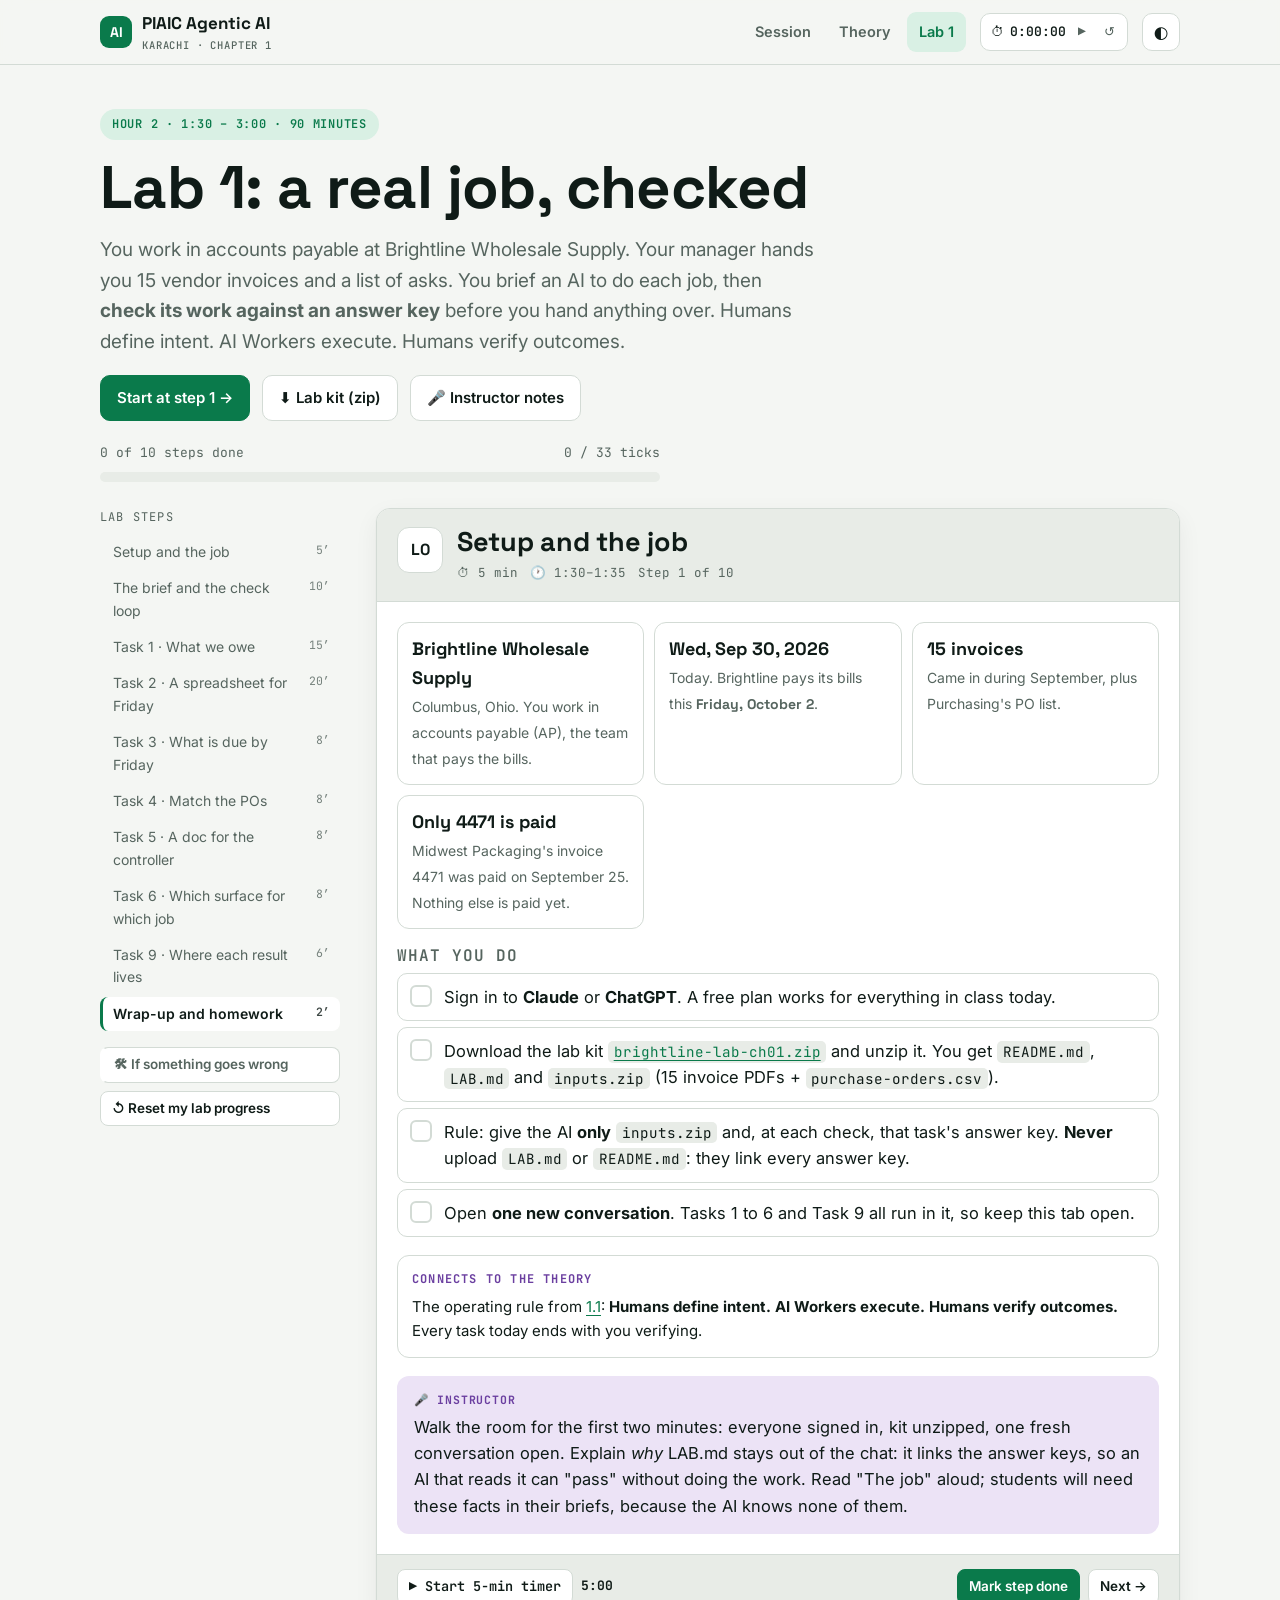
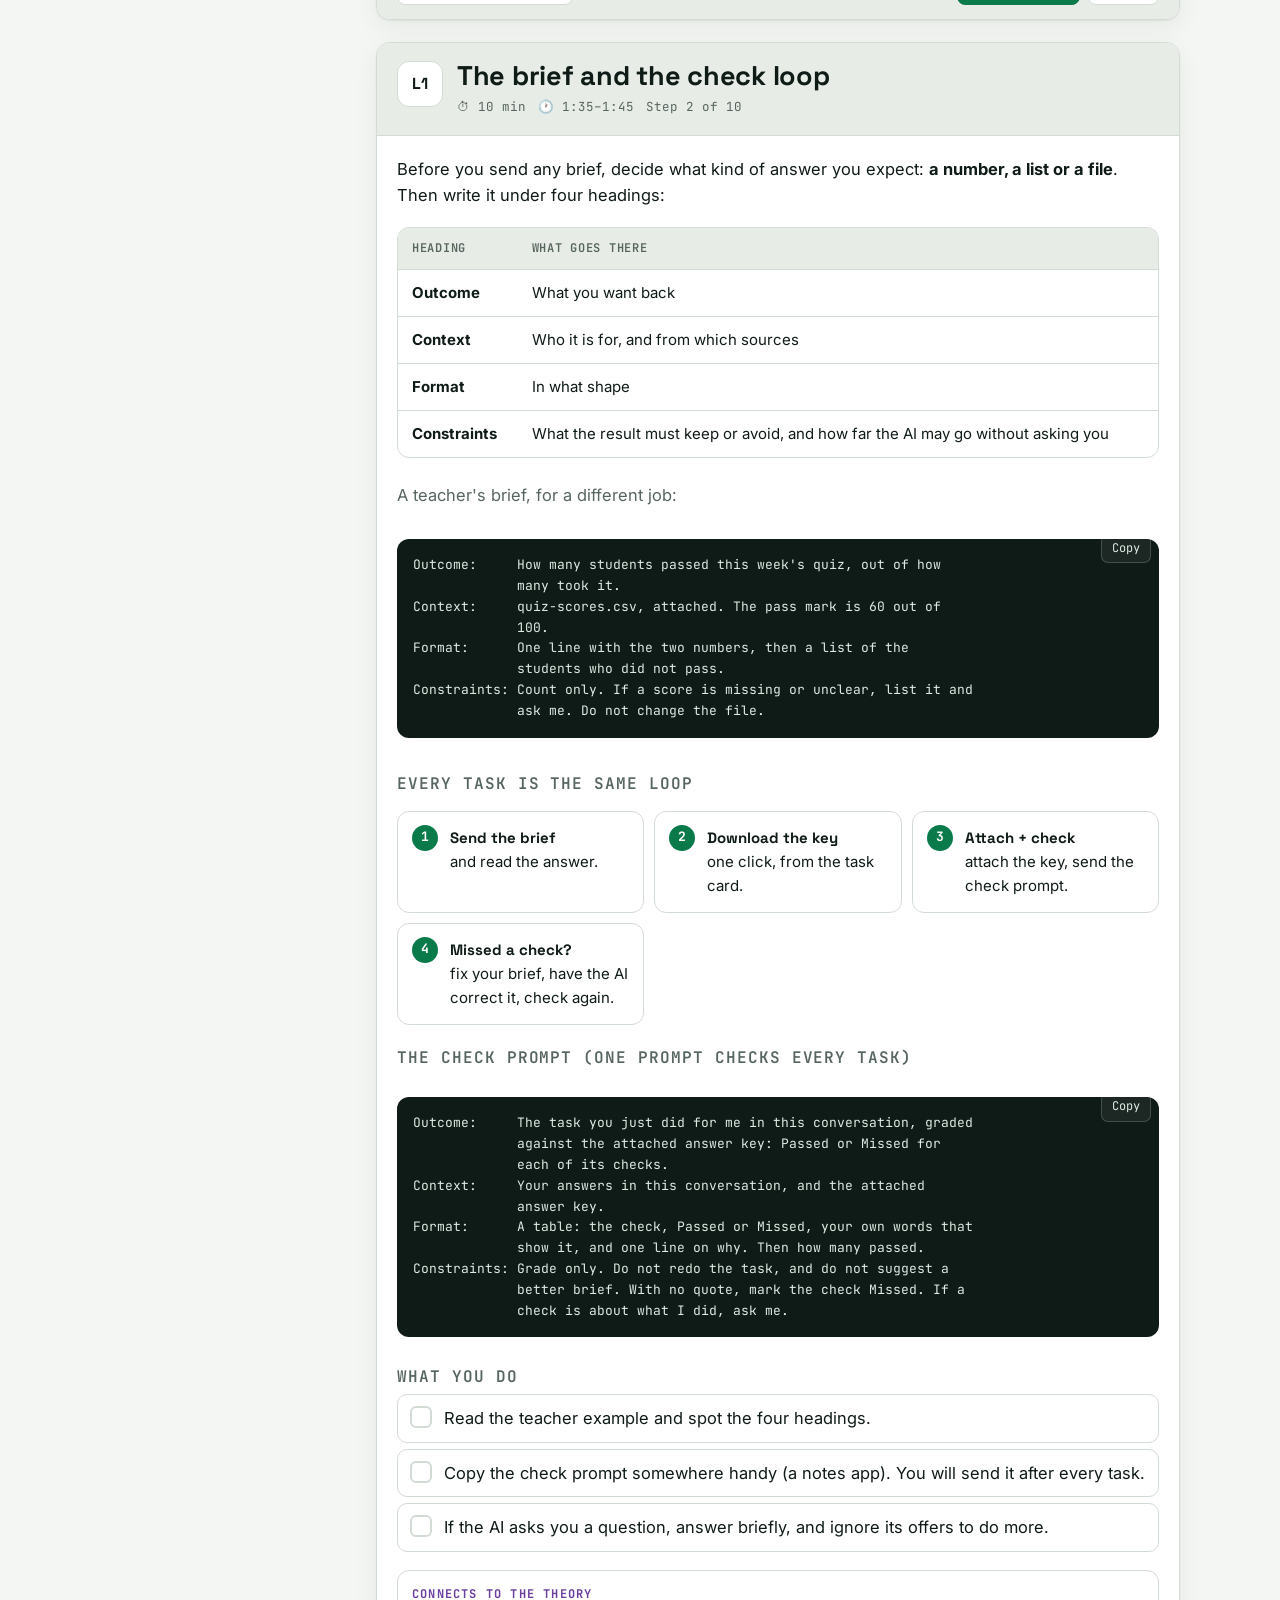
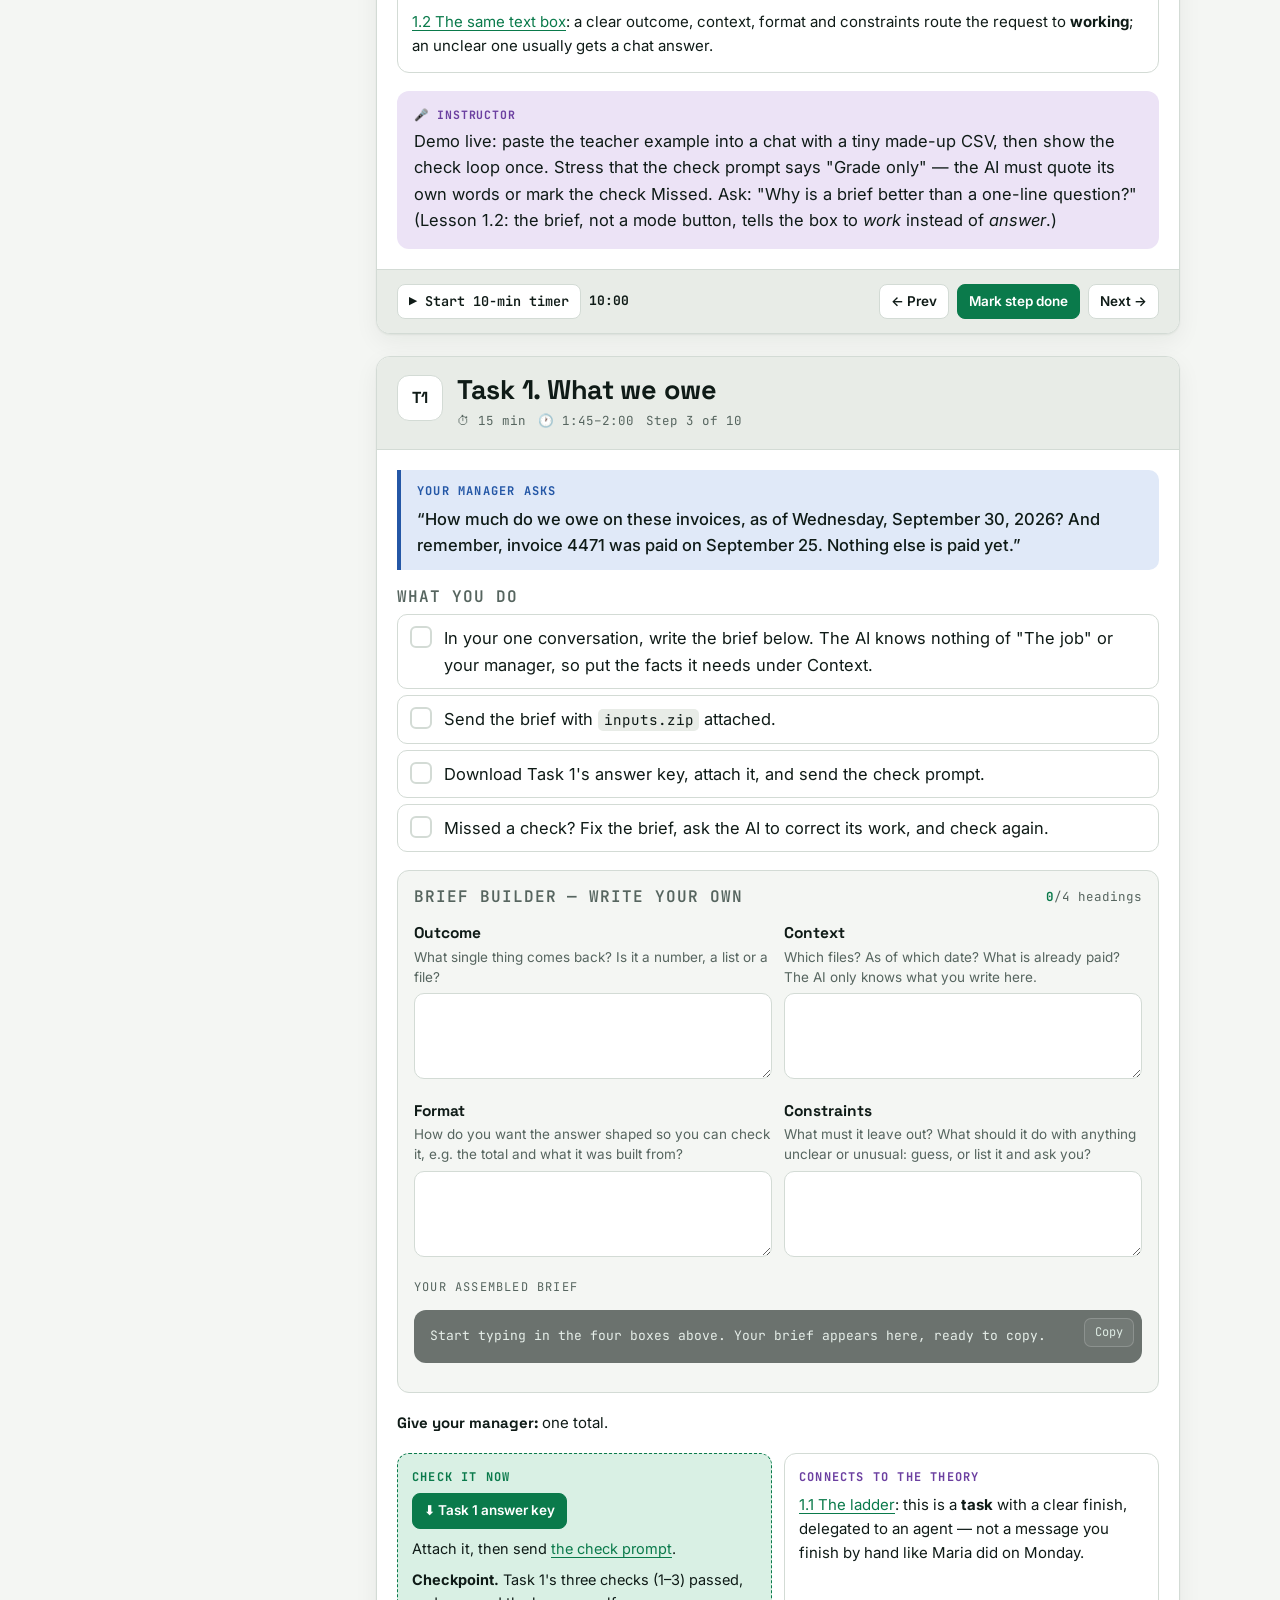
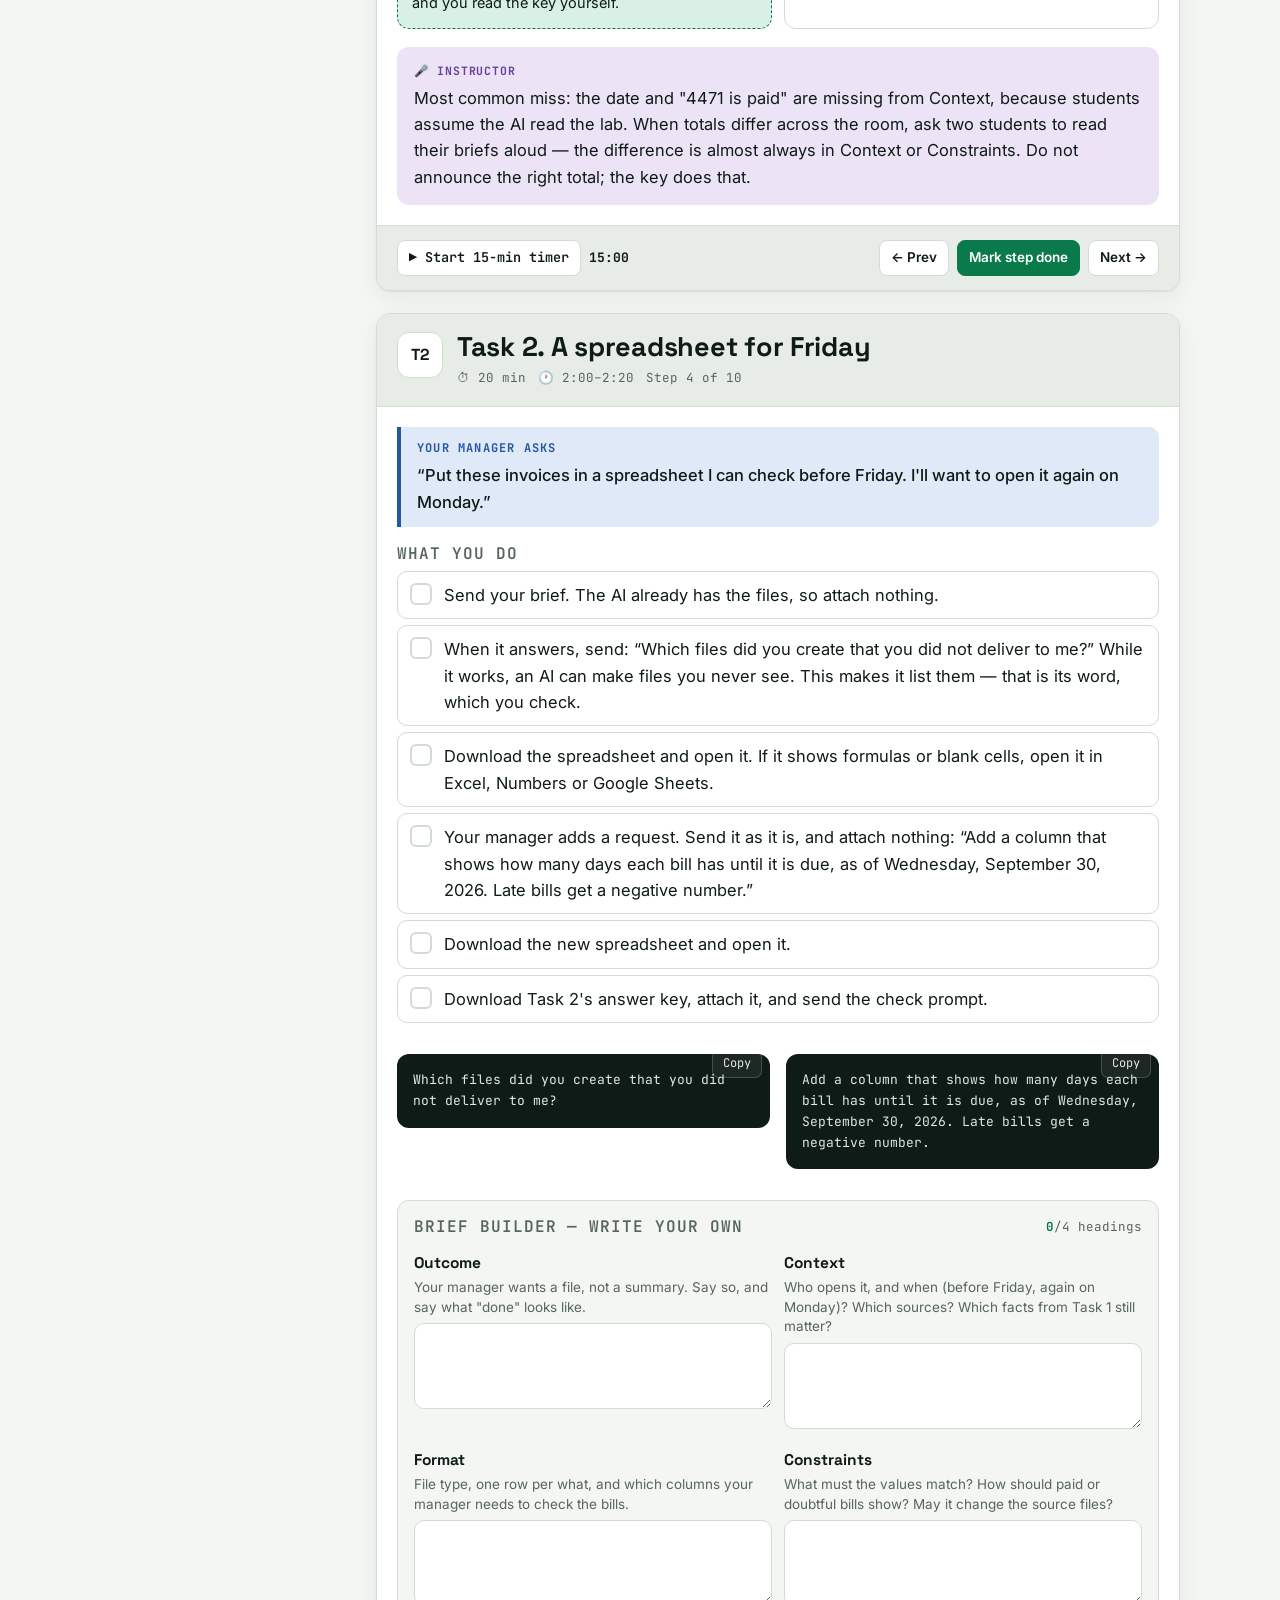
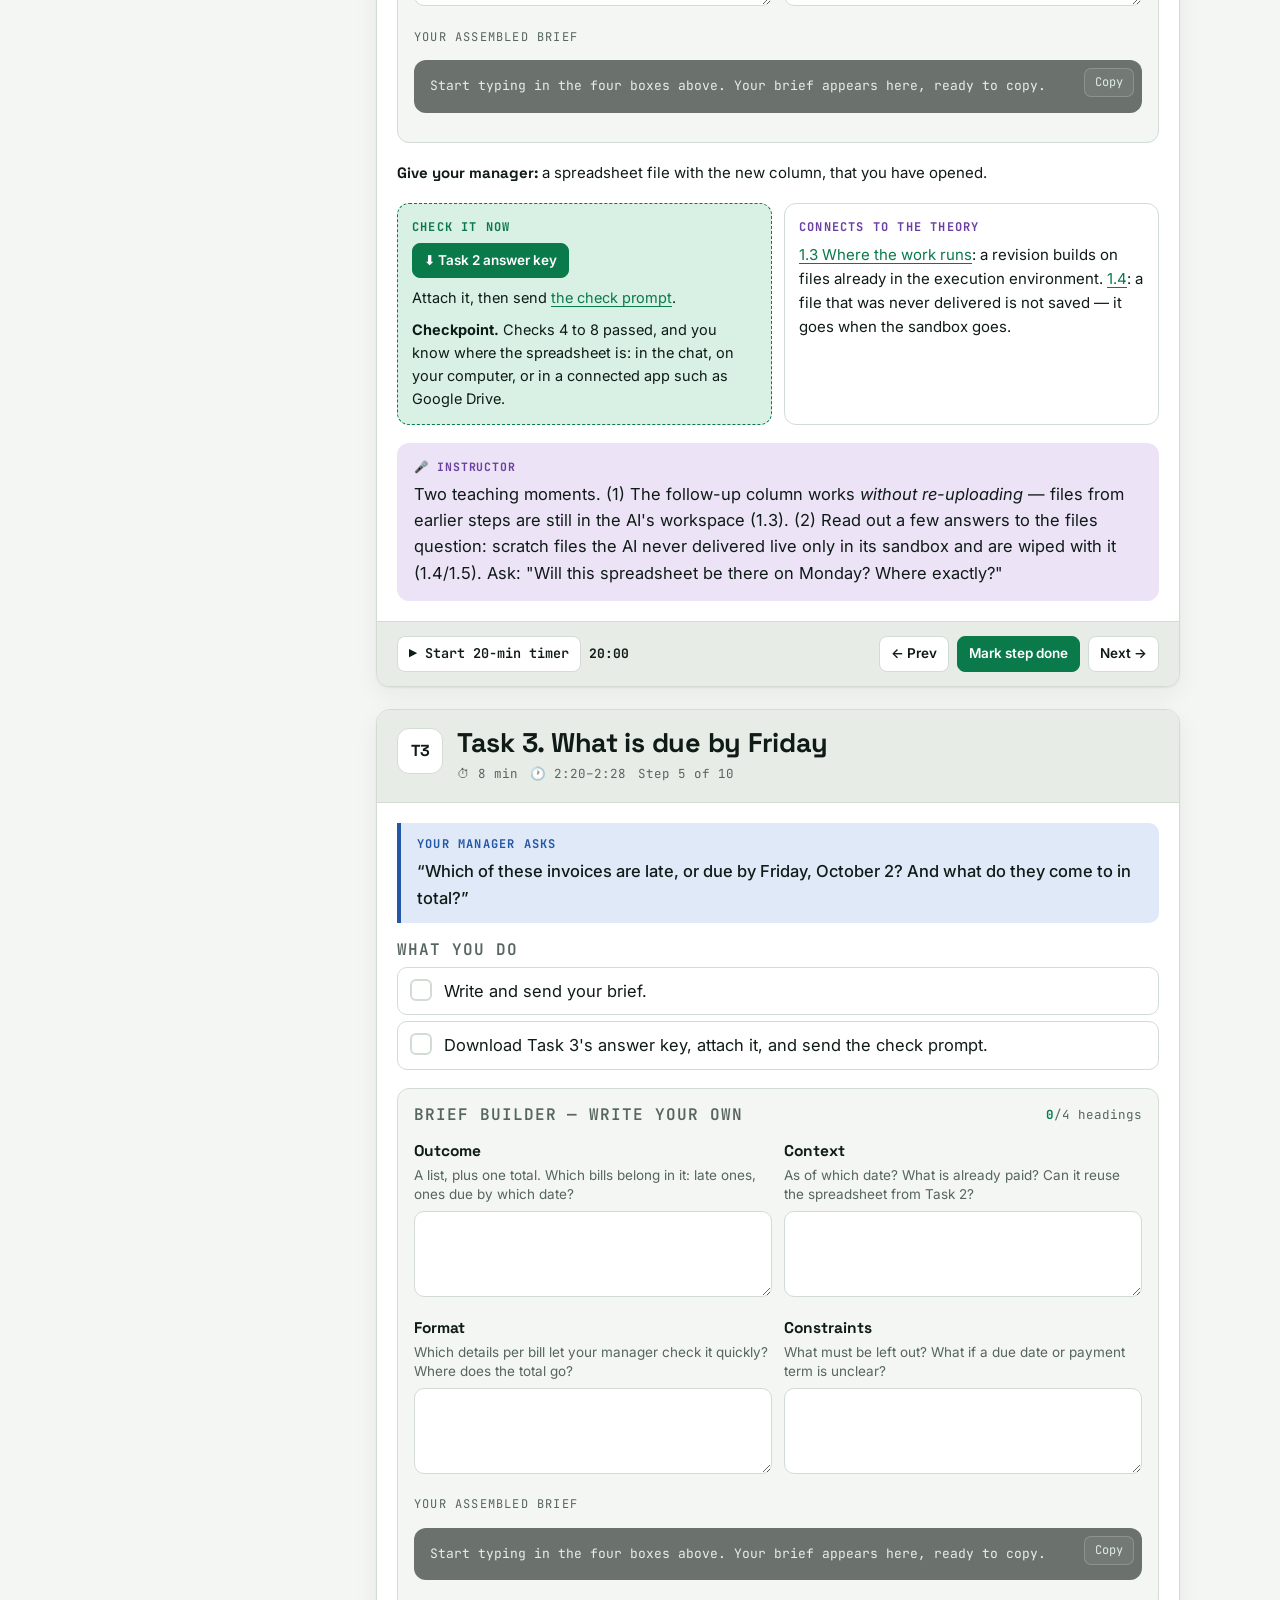
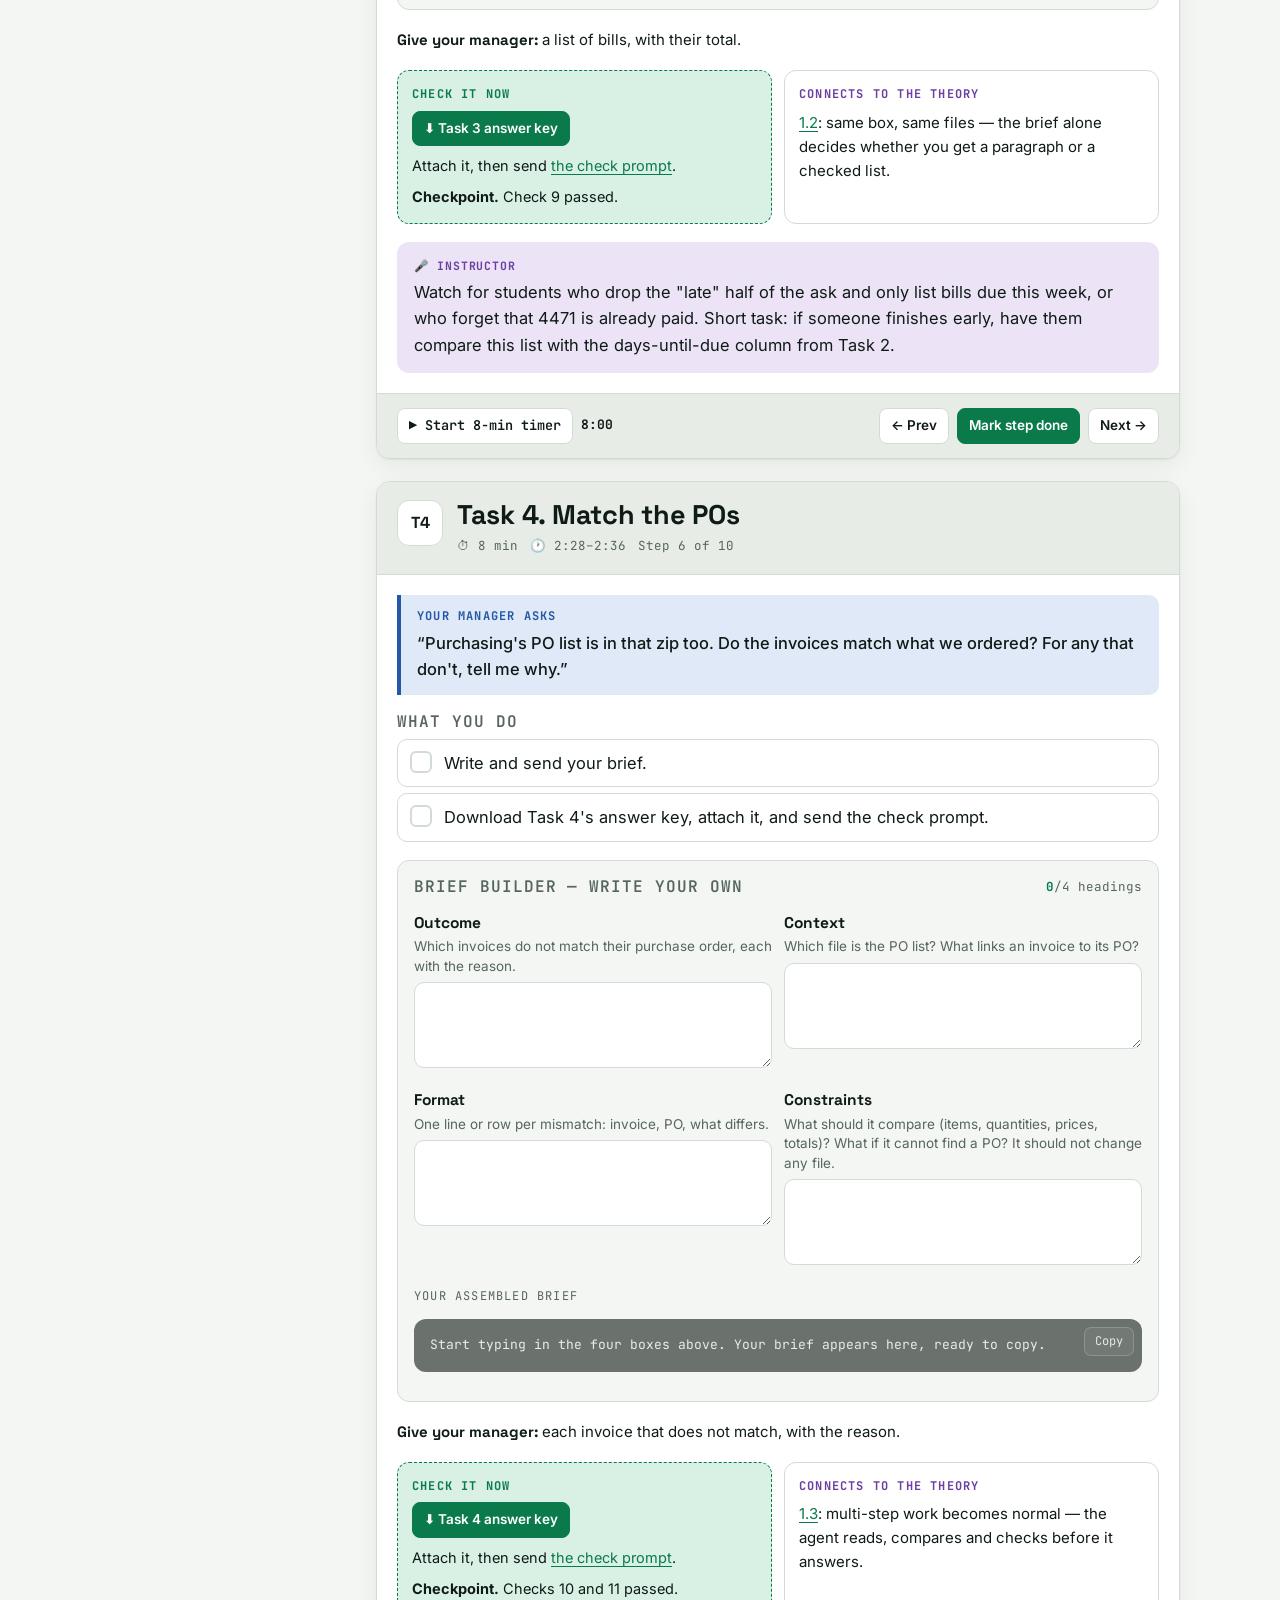
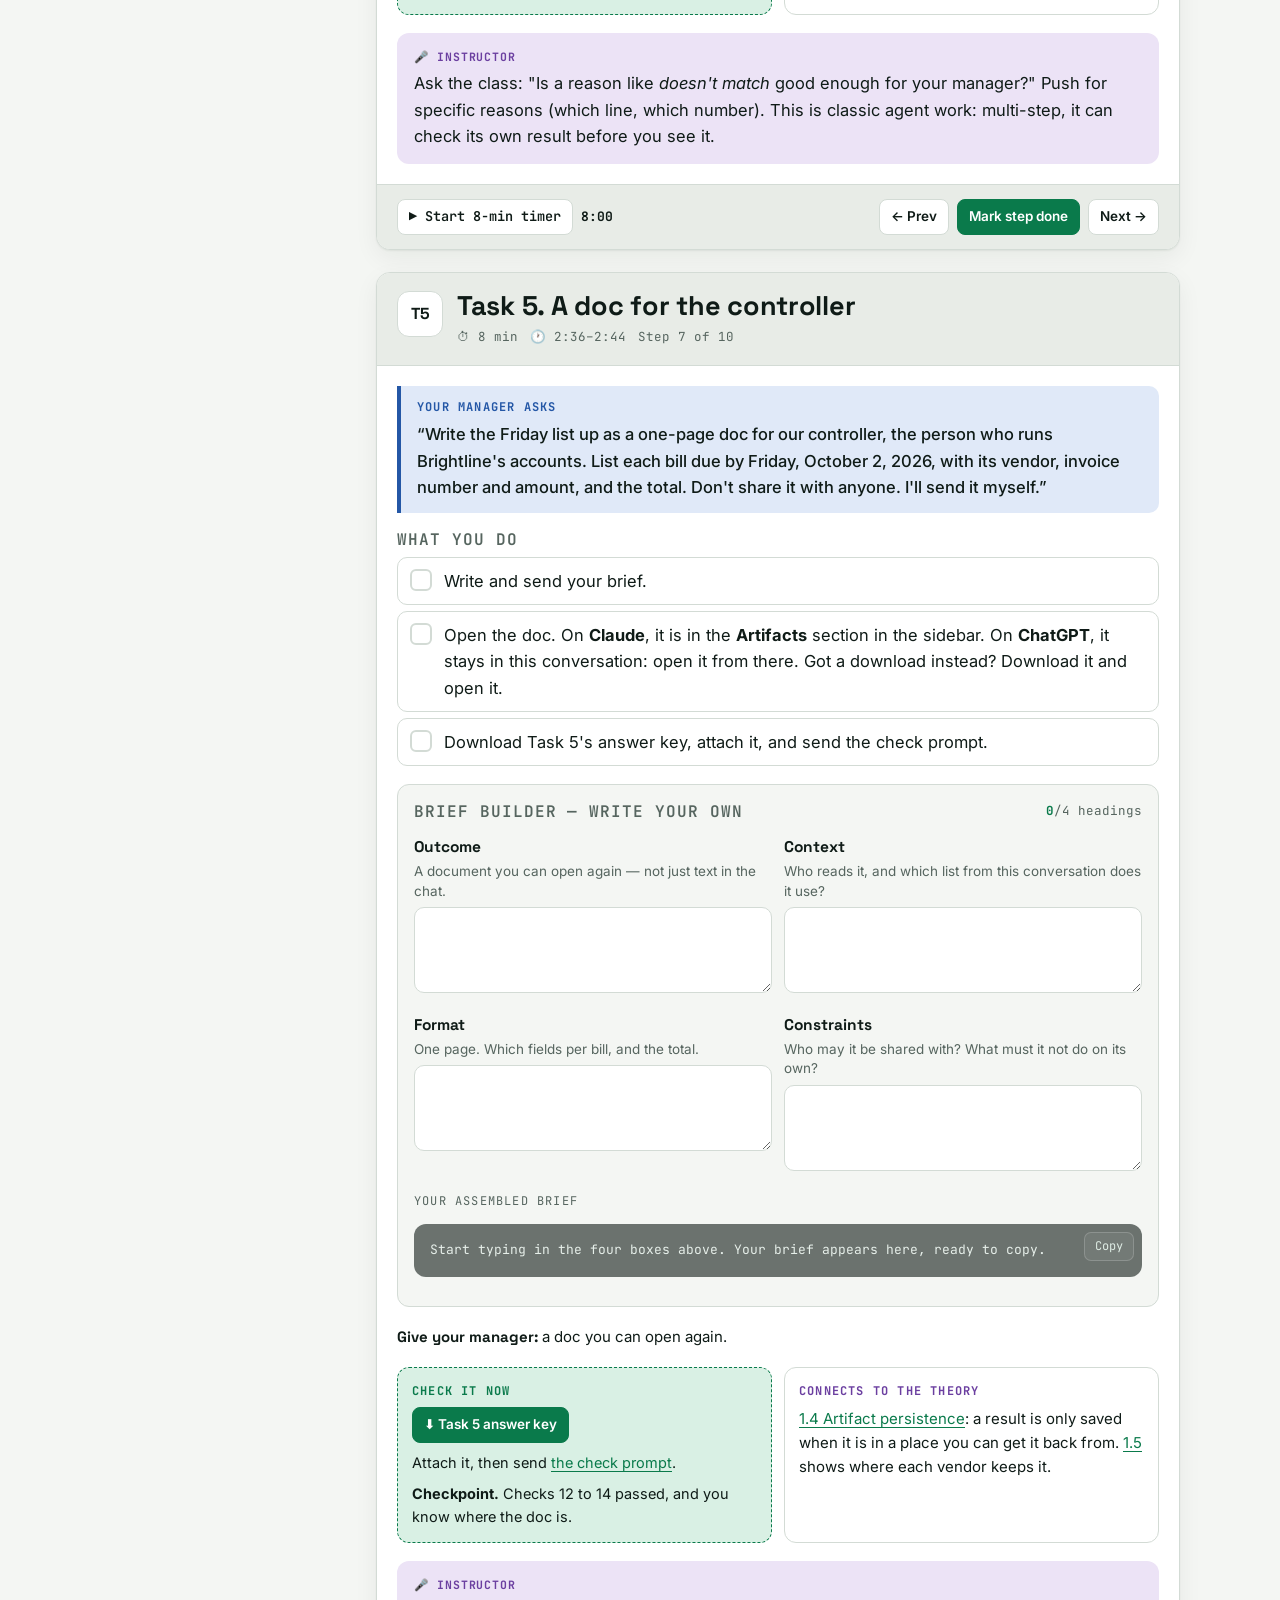
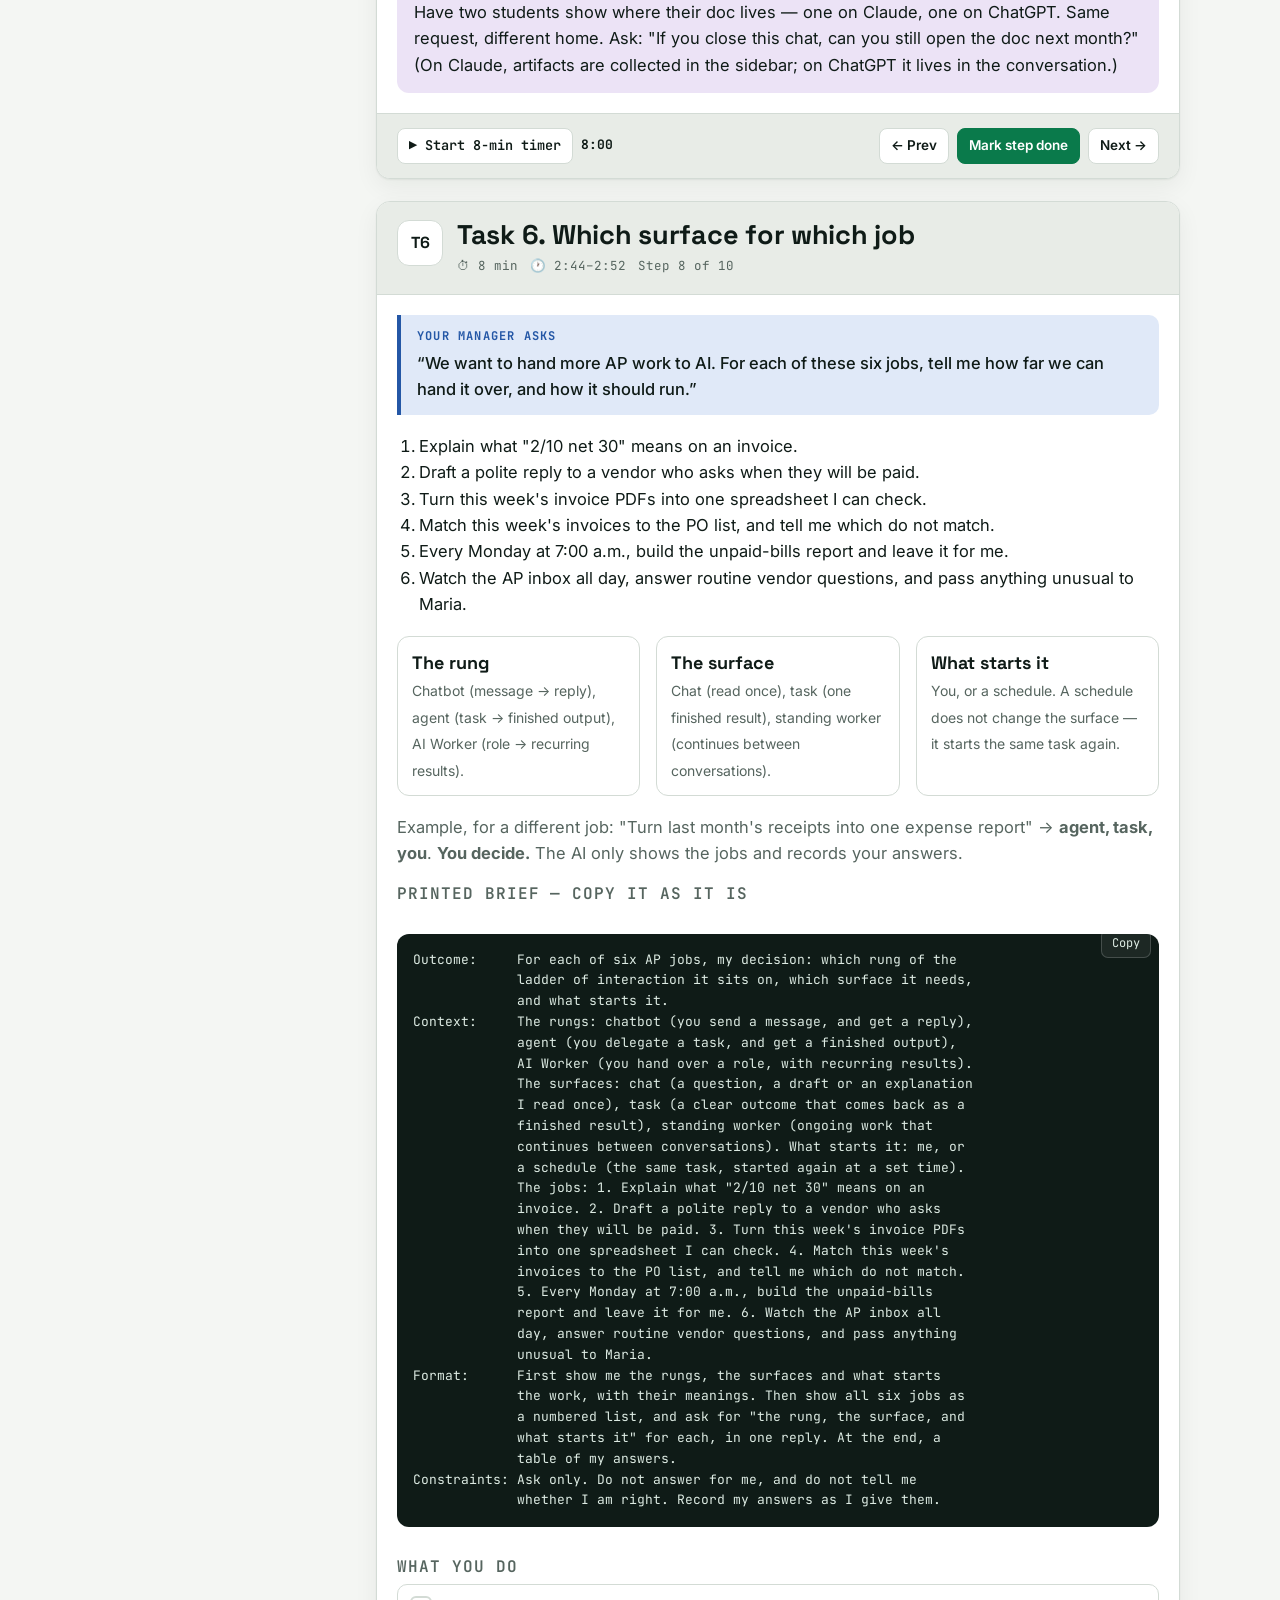
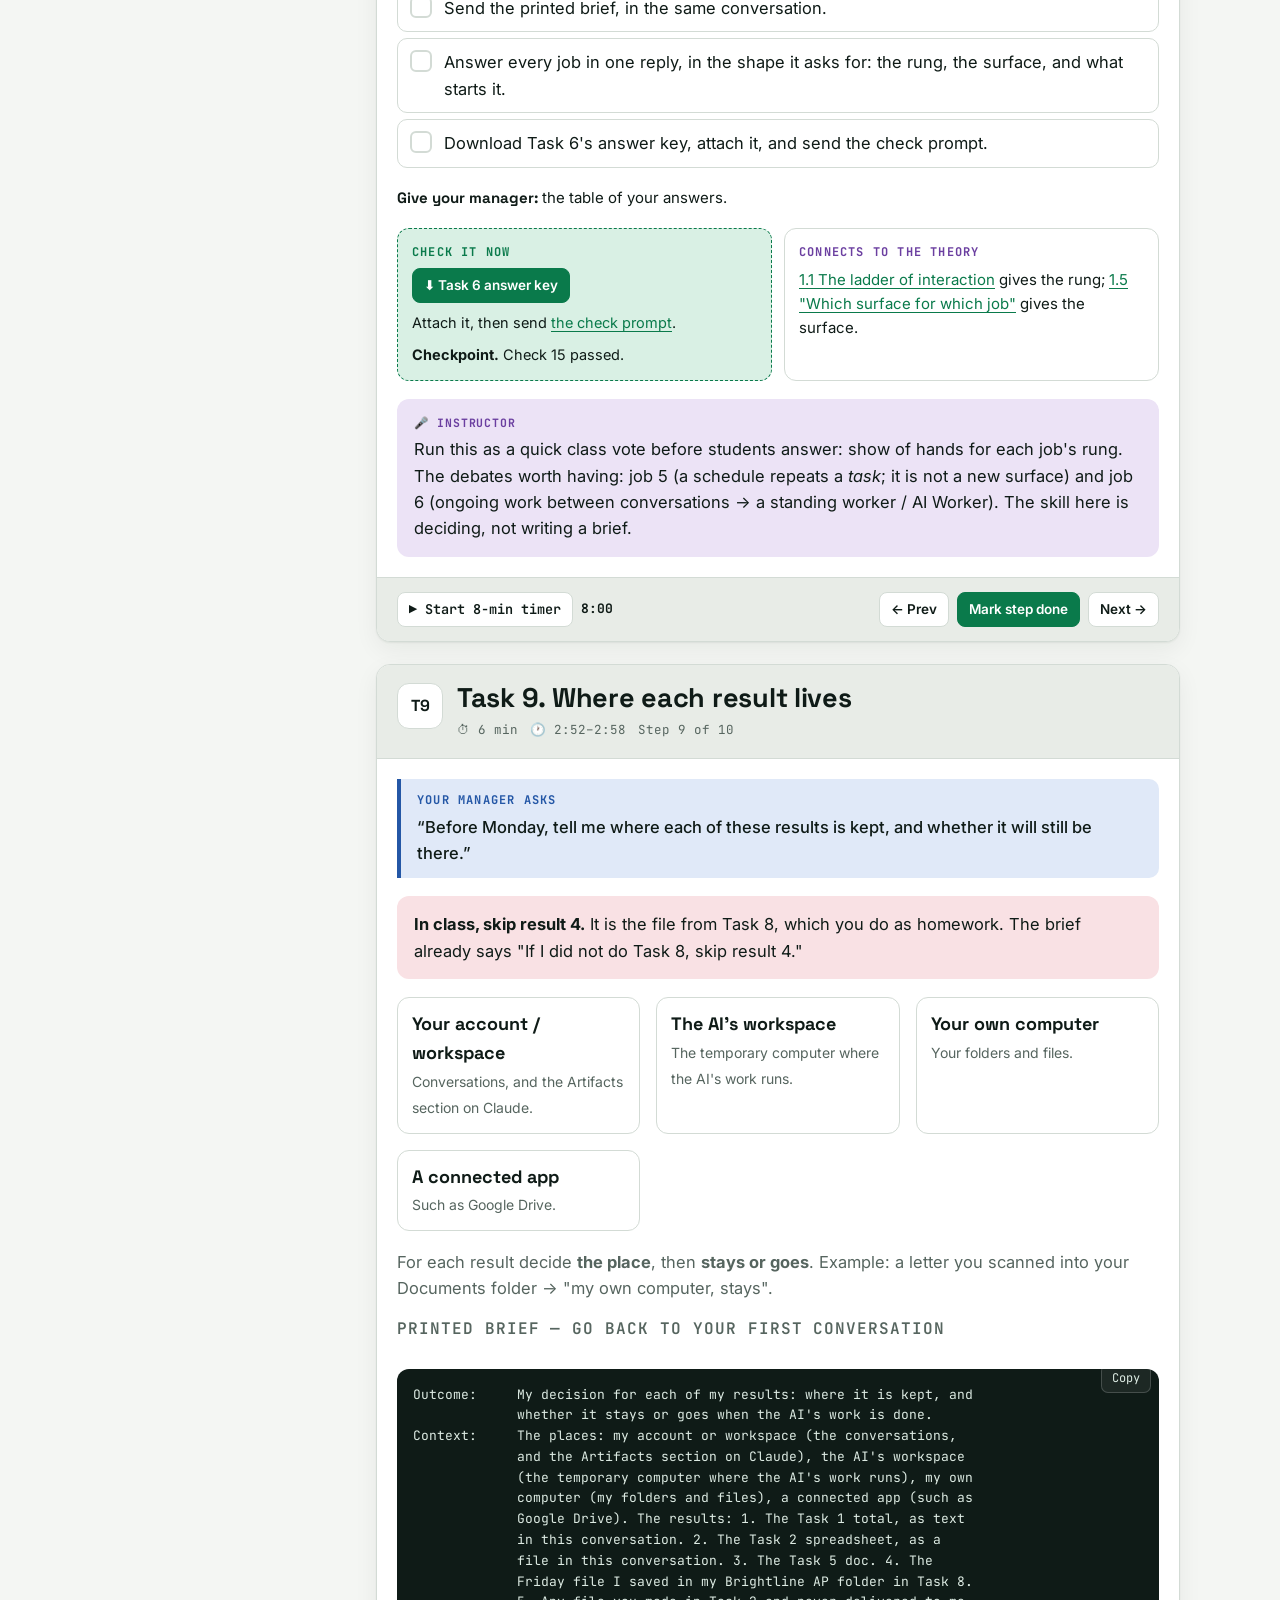
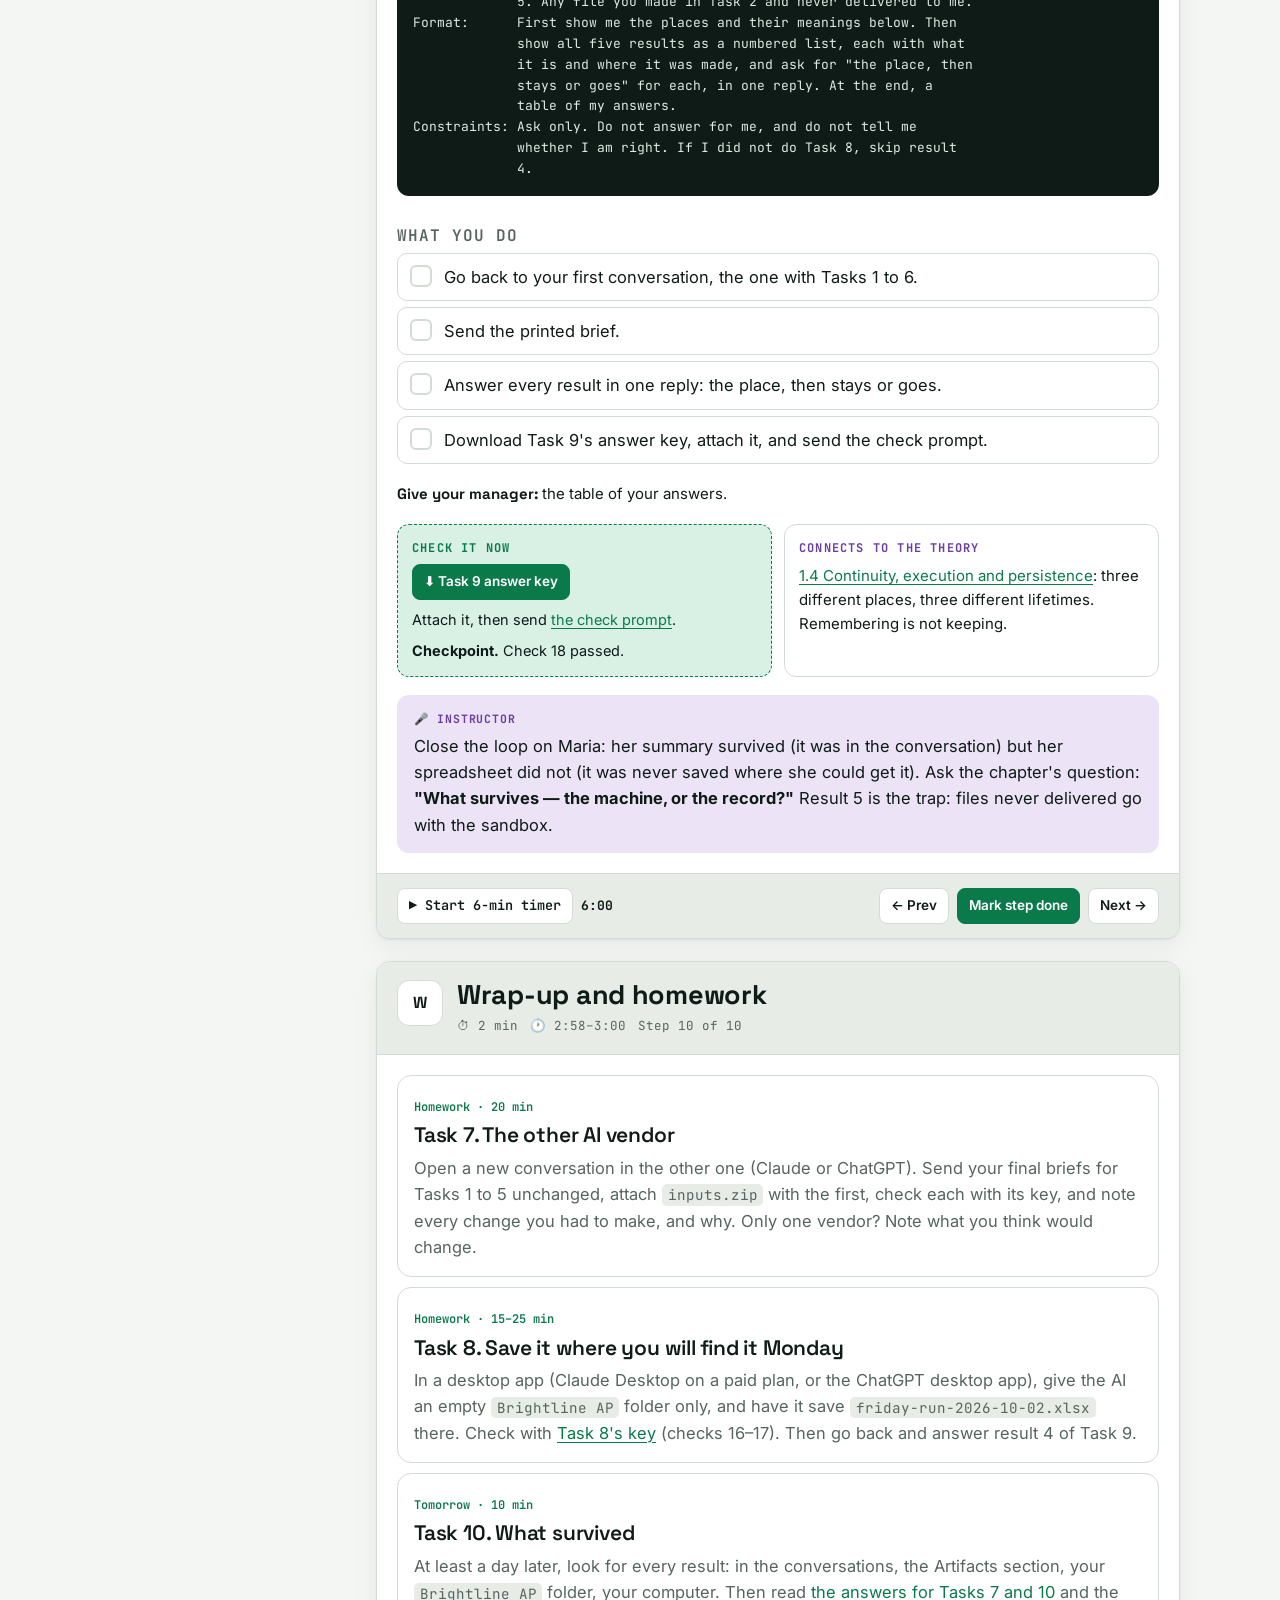
==== lab.html @ b63412cd "Chapter 1 interactive class site: theory, Lab 1, notes and instructor plan Co-Authored-By: Claude Op" ====
<!doctype html>
<html lang="en">
<head>
<meta charset="utf-8">
<meta name="viewport" content="width=device-width, initial-scale=1">
<title>Lab 1 · PIAIC Agentic AI Karachi</title>
<meta name="description" content="Lab 1: a real job, checked. A 90-minute, step-by-step classroom version of Chapter 1's lab from The AI Agent Factory.">
<link rel="preconnect" href="https://fonts.googleapis.com">
<link rel="preconnect" href="https://fonts.gstatic.com" crossorigin>
<link rel="stylesheet" href="https://fonts.googleapis.com/css2?family=Inter:wght@400;500;600;700&family=JetBrains+Mono:wght@400;500;600&family=Space+Grotesk:wght@500;600;700&display=swap">
<link rel="stylesheet" href="assets/css/style.css">
<style>
/* ---------- lab-only styles ---------- */
.lab-hero{padding:44px 0 26px}
.lab-hero .row{margin-top:18px}
.lab-progress{margin-top:22px;display:grid;gap:8px;max-width:560px}
.lab-progress .row{margin-top:0;justify-content:space-between;font-family:var(--f-mono);font-size:13px;color:var(--muted)}
.lab-progress .progress{height:10px}

.step{scroll-margin-top:84px;background:var(--surface);border:1px solid var(--line);border-radius:var(--r);box-shadow:var(--shadow);overflow:hidden}
.step+.step{margin-top:22px}
.step.done{border-color:color-mix(in srgb,var(--accent) 55%,var(--line))}
.step.now{box-shadow:0 0 0 2px var(--accent),var(--shadow)}
.step-head{display:flex;gap:14px;align-items:flex-start;padding:18px 20px;border-bottom:1px solid var(--line);background:var(--sunk)}
.step-num{flex:none;width:46px;height:46px;border-radius:12px;display:grid;place-items:center;font-family:var(--f-display);font-weight:700;font-size:16px;background:var(--surface);border:1.5px solid var(--line)}
.step.done .step-num{background:var(--accent);color:var(--accent-ink);border-color:var(--accent)}
.step-head h2{font-size:clamp(21px,2.6vw,27px)}
.step-meta{display:flex;flex-wrap:wrap;gap:6px 12px;margin-top:6px;font-family:var(--f-mono);font-size:12.5px;color:var(--muted)}
.step-meta .now-tag{display:none;color:var(--accent);font-weight:700}
.step.now .now-tag{display:inline}
.step-body{padding:20px;display:grid;gap:18px;min-width:0}
.step-body>*{min-width:0}
.step-foot{display:flex;flex-wrap:wrap;gap:10px;align-items:center;justify-content:space-between;padding:14px 20px;border-top:1px solid var(--line);background:var(--sunk)}
.step-foot .row{gap:8px}

.ask{border-left:4px solid var(--blue);background:var(--blue-soft);border-radius:0 10px 10px 0;padding:12px 16px}
.ask .eyebrow{color:var(--blue);font-weight:700}
.ask q{display:block;margin-top:4px;font-size:16.5px;font-weight:500;quotes:"“" "”"}

h3.sub{font-size:16px;font-family:var(--f-mono);letter-spacing:.06em;text-transform:uppercase;color:var(--muted);font-weight:600}
.checklist{list-style:none;margin:8px 0 0;padding:0;display:grid;gap:6px}
.checklist label{display:flex;gap:12px;align-items:flex-start;padding:10px 12px;border:1px solid var(--line);border-radius:10px;cursor:pointer;background:var(--surface)}
.checklist label:hover{border-color:var(--accent)}
.checklist input{appearance:none;-webkit-appearance:none;flex:none;width:22px;height:22px;border:2px solid var(--line);border-radius:6px;margin:1px 0 0;cursor:pointer;display:grid;place-items:center;background:var(--surface)}
.checklist input:checked{background:var(--accent);border-color:var(--accent)}
.checklist input:checked::after{content:"✓";color:var(--accent-ink);font-size:14px;font-weight:800;line-height:1}
.checklist input:checked+span{color:var(--muted);text-decoration:line-through;text-decoration-color:color-mix(in srgb,var(--muted) 60%,transparent)}
.checklist span{min-width:0;overflow-wrap:anywhere}

.builder{border:1px solid var(--line);border-radius:12px;padding:16px;background:var(--bg);display:grid;gap:14px}
.builder-grid{display:grid;gap:12px;grid-template-columns:repeat(auto-fit,minmax(min(100%,260px),1fr))}
.field label{display:block;font-weight:700;font-family:var(--f-display);font-size:15.5px}
.field .hint{display:block;font-size:13.5px;color:var(--muted);margin:2px 0 6px;line-height:1.45}
.field textarea{width:100%;min-height:86px;resize:vertical;border:1.5px solid var(--line);border-radius:10px;padding:10px 12px;font:14.5px/1.5 var(--f-body);color:var(--ink);background:var(--surface)}
.field textarea:focus{outline:none;border-color:var(--accent)}
.builder .meter{font-family:var(--f-mono);font-size:12.5px;color:var(--muted)}
.builder .meter b{color:var(--accent)}

.facts{display:grid;gap:10px;grid-template-columns:repeat(auto-fit,minmax(min(100%,200px),1fr))}
.fact{border:1px solid var(--line);border-radius:12px;padding:12px 14px;background:var(--surface)}
.fact b{display:block;font-family:var(--f-display);font-size:18px}
.fact span{font-size:14px;color:var(--muted)}

.loop{display:grid;gap:10px;grid-template-columns:repeat(auto-fit,minmax(min(100%,190px),1fr));counter-reset:loop}
.loop div{position:relative;border:1px solid var(--line);border-radius:12px;padding:14px 14px 14px 52px;background:var(--surface);font-size:15px}
.loop div::before{counter-increment:loop;content:counter(loop);position:absolute;left:14px;top:13px;width:26px;height:26px;border-radius:50%;background:var(--accent);color:var(--accent-ink);display:grid;place-items:center;font-weight:700;font-size:13px;font-family:var(--f-mono)}
.loop div b{display:block;font-family:var(--f-display)}

.meta-grid{display:grid;gap:12px;grid-template-columns:repeat(auto-fit,minmax(min(100%,240px),1fr))}
.keybox{border:1.5px dashed var(--accent);border-radius:12px;padding:14px;background:var(--accent-soft)}
.keybox .eyebrow{color:var(--accent);font-weight:700}
.concept{border:1px solid var(--line);border-radius:12px;padding:14px;background:var(--surface)}
.concept .eyebrow{color:var(--violet);font-weight:700}
.give{font-size:15px}
.give b{font-family:var(--f-display)}

.mini-timer{display:inline-flex;align-items:center;gap:8px;font-family:var(--f-mono);font-size:13px}
.mini-timer output{min-width:48px;font-weight:700;font-variant-numeric:tabular-nums}
.mini-timer.running output{color:var(--accent)}
.mini-timer.over output{color:var(--red);animation:pulse 1s infinite}

.toc .tick{font-size:12px;color:var(--accent);font-weight:800}
.toc a.now-step{box-shadow:inset 0 0 0 1.5px var(--accent)}
.toc-tools{margin-top:16px;display:grid;gap:8px}

.code{font-size:13px}
.code-wrap{position:relative}
.trouble dt{font-weight:700;font-family:var(--f-display);margin-top:12px}
.trouble dd{margin:2px 0 0;color:var(--muted)}
.hw{display:grid;gap:10px}
.hw .card{padding:16px}
@media (max-width:560px){
  .step-head{padding:14px}
  .step-body{padding:14px}
  .step-foot{padding:12px 14px}
  .step-num{width:40px;height:40px;font-size:14px}
}
</style>
</head>
<body>
<header id="nav" data-page="lab"></header>

<main class="wrap">
  <section class="lab-hero">
    <span class="badge">Hour 2 · 1:30 – 3:00 · 90 minutes</span>
    <h1 style="margin-top:14px">Lab 1: a real job, checked</h1>
    <p class="lede" style="font-size:clamp(17px,2vw,19px);color:var(--muted);max-width:720px;margin-top:14px">
      You work in accounts payable at Brightline Wholesale Supply. Your manager hands you 15 vendor invoices and a list of asks.
      You brief an AI to do each job, then <b>check its work against an answer key</b> before you hand anything over.
      Humans define intent. AI Workers execute. Humans verify outcomes.
    </p>
    <div class="row">
      <a class="btn primary" href="#setup">Start at step 1 →</a>
      <a class="btn" href="https://github.com/panaversity/agentfactory-v2-resources/releases/latest/download/brightline-lab-ch01.zip">⬇ Lab kit (zip)</a>
      <button class="btn" id="teachToggle" type="button" aria-pressed="true">🎤 Instructor notes</button>
    </div>
    <div class="lab-progress" aria-live="polite">
      <div class="row"><span id="progLabel">0 of 10 steps done</span><span id="progChecks">0 ticks</span></div>
      <div class="progress"><i id="progBar"></i></div>
    </div>
  </section>

  <div class="layout">
    <aside class="toc" aria-label="Lab steps">
      <div class="eyebrow">Lab steps</div>
      <ol id="toc"></ol>
      <div class="toc-tools">
        <a class="btn small" href="#troubleshoot">🛠 If something goes wrong</a>
        <button class="btn small" id="resetLab" type="button">↺ Reset my lab progress</button>
      </div>
    </aside>

    <div>
      <div id="steps"></div>

      <section id="troubleshoot" class="block" style="margin-top:36px">
        <div class="section-head"><h2>If something goes wrong</h2><span class="meta">Keep this open during the lab</span></div>
        <dl class="trouble card flat" style="margin:0">
          <dt>The AI will not take <code>inputs.zip</code>.</dt>
          <dd>Unzip it, and upload the files inside it instead. If this happens in Task 7, count it as a change.</dd>
          <dt>The AI will not take an answer key, or your plan's uploads ran out.</dt>
          <dd>Open the key, copy its text, and paste it under the check prompt instead.</dd>
          <dt>You attached the wrong task's key.</dt>
          <dd>Say so, attach the right one, and send the check prompt again.</dd>
          <dt>Your plan cannot work on files.</dt>
          <dd>Do the tasks anyway, and see what the AI could and could not do.</dd>
          <dt>Your desktop app cannot open the folder (Task 8).</dt>
          <dd>Save the file in the <code>Brightline AP</code> folder yourself, and say so when you check Task 8.</dd>
          <dt>Your plan's daily limit ran out.</dt>
          <dd>Your conversation will still be there tomorrow. Carry on from the next task.</dd>
          <dt>There is no Extensions menu in Google Sheets (Task 14).</dt>
          <dd>The file is still an Excel file. Click File, then Save as Google Sheets, and work in the new copy.</dd>
          <dt>Your Google account cannot install add-ons (Task 14).</dt>
          <dd>A work account may block them. Use a personal Google account, or read Task 14's answer key.</dd>
        </dl>
      </section>
    </div>
  </div>
</main>

<footer class="site">
  <div class="wrap stack">
    <p>Adapted for a PIAIC Advance Agentic AI (Karachi) classroom session from
      <a href="https://agentfactory2.panaversity.org/ai-worker-paradigm/from-chatbots-to-ai-workers/lab/">Lab 1: a real job, checked</a>,
      Chapter 1 of Panaversity's <i>The AI Agent Factory</i>, Second Edition. Lab kit and answer keys:
      <a href="https://github.com/panaversity/agentfactory-v2-resources">panaversity/agentfactory-v2-resources</a>.
      Every name, number and company in the lab is invented.</p>
    <p>Your ticks and brief drafts are saved only in this browser.</p>
  </div>
</footer>

<script src="assets/js/common.js"></script>
<script src="assets/js/lab.js"></script>
</body>
</html>
---- assets/css/style.css ----
/* PIAIC Advance Agentic AI · Karachi — shared styles
   Theme tokens first, light + dark. Every page uses these classes. */
:root{
  --bg:#F4F6F3; --surface:#FFFFFF; --sunk:#E8ECE7; --ink:#0F1B17; --muted:#56655F; --line:#D3DBD5;
  --accent:#0A7A4B; --accent-ink:#FFFFFF; --accent-soft:#D9F0E4;
  --gold:#B7791F; --gold-soft:#FBEFD9;
  --red:#B42335; --red-soft:#F9E1E4;
  --blue:#2457A6; --blue-soft:#E0E9F8;
  --violet:#6B3FA0; --violet-soft:#ECE3F6;
  --code-bg:#0F1B17; --code-ink:#DDEBE3; --code-key:#7FE0B0;
  --shadow:0 1px 2px rgba(15,27,23,.06),0 8px 24px rgba(15,27,23,.06);
  --f-display:"Space Grotesk",system-ui,sans-serif;
  --f-body:"Inter",system-ui,-apple-system,"Segoe UI",sans-serif;
  --f-mono:"JetBrains Mono",ui-monospace,"SF Mono",Menlo,monospace;
  --r:14px;
  color-scheme:light;
}
@media (prefers-color-scheme:dark){:root:not([data-theme="light"]){
  --bg:#0B1210; --surface:#121C19; --sunk:#18241F; --ink:#E5EEE9; --muted:#93A59D; --line:#253530;
  --accent:#3DD68C; --accent-ink:#04140C; --accent-soft:#12321F;
  --gold:#F0B44C; --gold-soft:#33260E; --red:#F27585; --red-soft:#3A1820;
  --blue:#7FA9F0; --blue-soft:#15233A; --violet:#B793E8; --violet-soft:#261A38;
  --code-bg:#060C0A; --code-ink:#D5E6DD; --code-key:#6EE7A8;
  --shadow:0 1px 2px rgba(0,0,0,.3),0 8px 24px rgba(0,0,0,.25); color-scheme:dark }}
:root[data-theme="dark"]{
  --bg:#0B1210; --surface:#121C19; --sunk:#18241F; --ink:#E5EEE9; --muted:#93A59D; --line:#253530;
  --accent:#3DD68C; --accent-ink:#04140C; --accent-soft:#12321F;
  --gold:#F0B44C; --gold-soft:#33260E; --red:#F27585; --red-soft:#3A1820;
  --blue:#7FA9F0; --blue-soft:#15233A; --violet:#B793E8; --violet-soft:#261A38;
  --code-bg:#060C0A; --code-ink:#D5E6DD; --code-key:#6EE7A8;
  --shadow:0 1px 2px rgba(0,0,0,.3),0 8px 24px rgba(0,0,0,.25); color-scheme:dark }

*{box-sizing:border-box}
html{scroll-behavior:smooth;scroll-padding-top:84px}
body{margin:0;background:var(--bg);color:var(--ink);font-family:var(--f-body);font-size:16.5px;line-height:1.6;-webkit-font-smoothing:antialiased}
h1,h2,h3,h4{font-family:var(--f-display);line-height:1.12;margin:0;text-wrap:balance;letter-spacing:-.01em}
h1{font-size:clamp(34px,6vw,60px);font-weight:700}
h2{font-size:clamp(26px,3.6vw,38px);font-weight:700}
h3{font-size:21px;font-weight:600}
p{margin:0}
a{color:var(--accent);text-underline-offset:3px}
img,svg{max-width:100%}
button{font:inherit;color:inherit}
:focus-visible{outline:2px solid var(--accent);outline-offset:2px;border-radius:6px}
code,kbd{font-family:var(--f-mono);font-size:.86em;background:var(--sunk);padding:.12em .4em;border-radius:5px}
.muted{color:var(--muted)}
.eyebrow{font-family:var(--f-mono);font-size:12px;letter-spacing:.1em;text-transform:uppercase;color:var(--muted)}
.wrap{max-width:1120px;margin:0 auto;padding:0 20px}
.narrow{max-width:780px}
.stack>*+*{margin-top:14px}
.stack-lg>*+*{margin-top:22px}
.row{display:flex;gap:12px;flex-wrap:wrap;align-items:center}
.grid{display:grid;gap:16px}
.g2{grid-template-columns:repeat(auto-fit,minmax(min(100%,320px),1fr))}
.g3{grid-template-columns:repeat(auto-fit,minmax(min(100%,240px),1fr))}
.g4{grid-template-columns:repeat(auto-fit,minmax(min(100%,200px),1fr))}

/* ---------- top nav ---------- */
.topnav{position:sticky;top:0;z-index:50;background:color-mix(in srgb,var(--bg) 86%,transparent);backdrop-filter:blur(10px);-webkit-backdrop-filter:blur(10px);border-bottom:1px solid var(--line)}
.topnav .wrap{display:flex;align-items:center;gap:14px;height:64px}
.brand{display:flex;align-items:center;gap:10px;text-decoration:none;color:var(--ink);font-family:var(--f-display);font-weight:700;font-size:17px;white-space:nowrap}
.brand-mark{width:32px;height:32px;border-radius:9px;background:var(--accent);color:var(--accent-ink);display:grid;place-items:center;font-size:14px;font-weight:800}
.brand small{display:block;font-family:var(--f-mono);font-weight:500;font-size:10.5px;letter-spacing:.08em;color:var(--muted);text-transform:uppercase}
.navlinks{display:flex;gap:4px;margin-left:auto}
.navlinks a{text-decoration:none;color:var(--muted);font-weight:600;font-size:14.5px;padding:8px 12px;border-radius:9px}
.navlinks a:hover{color:var(--ink);background:var(--sunk)}
.navlinks a[aria-current="page"]{color:var(--accent);background:var(--accent-soft)}
.iconbtn{border:1px solid var(--line);background:var(--surface);border-radius:10px;width:38px;height:38px;display:grid;place-items:center;cursor:pointer;flex:none}
.iconbtn:hover{border-color:var(--accent)}
@media (max-width:720px){
  .brand small{display:none}
  .navlinks a{padding:7px 8px;font-size:13.5px}
  .brand-text{display:none}
}

/* ---------- session timer chip ---------- */
.timer{display:flex;align-items:center;gap:6px;font-family:var(--f-mono);font-size:13px;border:1px solid var(--line);background:var(--surface);border-radius:10px;padding:0 6px 0 10px;height:38px}
.timer output{min-width:52px;font-variant-numeric:tabular-nums;font-weight:600}
.timer button{border:0;background:transparent;cursor:pointer;padding:4px 6px;border-radius:6px;color:var(--muted)}
.timer button:hover{background:var(--sunk);color:var(--ink)}
.timer.running output{color:var(--accent)}
.timer.over output{color:var(--red)}
@media (max-width:560px){
  .timer .t-label{display:none}
  .topnav .wrap{gap:8px;padding:0 12px}
  .navlinks{gap:0}
  .navlinks a{padding:6px 6px;font-size:13px}
  .timer{padding:0 2px 0 6px;gap:2px}
  .timer output{min-width:0;font-size:12px}
  .timer button[data-act="reset"]{display:none}
  .brand-mark{width:28px;height:28px}
  .iconbtn{width:32px;height:32px}
}
@media (max-width:400px){.timer{display:none}}

/* ---------- hero ---------- */
.hero{padding:56px 0 36px}
.hero .lede{font-size:clamp(17px,2vw,20px);color:var(--muted);max-width:720px;margin-top:16px}
.badge{display:inline-flex;align-items:center;gap:8px;font-family:var(--f-mono);font-size:12px;letter-spacing:.06em;text-transform:uppercase;padding:6px 12px;border-radius:999px;background:var(--accent-soft);color:var(--accent);font-weight:600}
.rule-banner{margin-top:26px;display:flex;flex-wrap:wrap;gap:10px}
.rule-banner span{font-family:var(--f-display);font-weight:600;font-size:clamp(15px,1.8vw,18px);padding:10px 16px;border-radius:12px;background:var(--surface);border:1px solid var(--line)}
.rule-banner span b{color:var(--accent)}

/* ---------- sections + cards ---------- */
section.block{padding:44px 0;border-top:1px solid var(--line)}
.section-head{display:flex;justify-content:space-between;align-items:flex-end;gap:16px;flex-wrap:wrap;margin-bottom:22px}
.section-head .meta{font-family:var(--f-mono);font-size:13px;color:var(--muted)}
.card{background:var(--surface);border:1px solid var(--line);border-radius:var(--r);padding:20px;box-shadow:var(--shadow)}
.card.flat{box-shadow:none}
.card h3+p,.card h3+ul{margin-top:8px}
.card ul{margin:8px 0 0;padding-left:20px}
.card li+li{margin-top:4px}
.link-card{display:block;text-decoration:none;color:inherit;transition:transform .15s,border-color .15s}
.link-card:hover{transform:translateY(-2px);border-color:var(--accent)}
.kicker{display:inline-block;font-family:var(--f-mono);font-size:12px;font-weight:600;color:var(--accent);margin-bottom:6px}
.everyday{border-left:4px solid var(--gold);background:var(--gold-soft);padding:14px 16px;border-radius:0 10px 10px 0}
.everyday b{color:var(--gold)}
.callout{border:1px solid var(--line);border-radius:12px;padding:14px 16px;background:var(--sunk)}
.callout.tip{background:var(--accent-soft);border-color:transparent}
.callout.warn{background:var(--red-soft);border-color:transparent}
.callout.teach{background:var(--violet-soft);border-color:transparent}
.callout.teach::before{content:"🎤 Instructor";display:block;font-family:var(--f-mono);font-size:11.5px;letter-spacing:.08em;text-transform:uppercase;color:var(--violet);font-weight:700;margin-bottom:4px}
.callout.ask::before{content:"💬 Ask the class";display:block;font-family:var(--f-mono);font-size:11.5px;letter-spacing:.08em;text-transform:uppercase;color:var(--blue);font-weight:700;margin-bottom:4px}
.callout.ask{background:var(--blue-soft);border-color:transparent}
body.hide-teach .callout.teach{display:none}

/* ---------- tables ---------- */
.table-wrap{overflow-x:auto;border:1px solid var(--line);border-radius:12px;background:var(--surface)}
table{border-collapse:collapse;width:100%;font-size:15px}
th,td{text-align:left;padding:11px 14px;border-bottom:1px solid var(--line);vertical-align:top}
th{font-family:var(--f-mono);font-size:12px;letter-spacing:.06em;text-transform:uppercase;color:var(--muted);background:var(--sunk);font-weight:600}
tr:last-child td{border-bottom:0}

/* ---------- buttons, chips ---------- */
.btn{display:inline-flex;align-items:center;gap:8px;border:1px solid var(--line);background:var(--surface);border-radius:10px;padding:10px 16px;font-weight:600;font-size:15px;cursor:pointer;text-decoration:none;color:var(--ink)}
.btn:hover{border-color:var(--accent)}
.btn.primary{background:var(--accent);color:var(--accent-ink);border-color:var(--accent)}
.btn.primary:hover{filter:brightness(1.07)}
.btn.small{padding:6px 11px;font-size:13.5px;border-radius:8px}
.btn[disabled]{opacity:.45;cursor:not-allowed}
.chip{border:1.5px solid var(--line);background:var(--surface);border-radius:999px;padding:7px 14px;font-weight:600;font-size:14px;cursor:pointer}
.chip[aria-pressed="true"]{background:var(--accent);color:var(--accent-ink);border-color:var(--accent)}
.seg{display:inline-flex;border:1px solid var(--line);border-radius:10px;overflow:hidden;background:var(--sunk)}
.seg button{border:0;background:transparent;padding:8px 14px;font-weight:600;font-size:14px;cursor:pointer;color:var(--muted)}
.seg button[aria-pressed="true"]{background:var(--surface);color:var(--ink);box-shadow:inset 0 0 0 1.5px var(--accent)}

/* ---------- code blocks ---------- */
.code{position:relative;background:var(--code-bg);color:var(--code-ink);border-radius:12px;padding:16px 16px 16px 16px;font-family:var(--f-mono);font-size:13.5px;line-height:1.6;white-space:pre-wrap;overflow-x:auto}
.code .k{color:var(--code-key);font-weight:600}
.copy{position:absolute;top:8px;right:8px;border:1px solid rgba(255,255,255,.18);background:rgba(255,255,255,.06);color:#DDEBE3;border-radius:7px;font-size:12px;padding:4px 10px;cursor:pointer;font-family:var(--f-mono)}
.copy:hover{background:rgba(255,255,255,.14)}

/* ---------- quiz ---------- */
.quiz-q{font-weight:600;font-size:17px}
.quiz-opts{display:grid;gap:8px;margin-top:12px}
.quiz-opts button{text-align:left;border:1.5px solid var(--line);background:var(--surface);border-radius:10px;padding:11px 14px;cursor:pointer;font-size:15px;display:flex;gap:10px}
.quiz-opts button b{font-family:var(--f-mono);color:var(--muted)}
.quiz-opts button:hover:not([disabled]){border-color:var(--accent)}
.quiz-opts button.right{border-color:var(--accent);background:var(--accent-soft)}
.quiz-opts button.wrong{border-color:var(--red);background:var(--red-soft)}
.quiz-opts button[disabled]{cursor:default}
.quiz-why{margin-top:10px;font-size:15px}
.progress{height:6px;background:var(--sunk);border-radius:99px;overflow:hidden}
.progress>i{display:block;height:100%;background:var(--accent);width:0;transition:width .3s}

/* ---------- agenda timeline ---------- */
.agenda{list-style:none;margin:0;padding:0;display:grid;gap:10px}
.agenda li{display:grid;grid-template-columns:110px 1fr auto;gap:14px;align-items:center;background:var(--surface);border:1px solid var(--line);border-radius:12px;padding:12px 16px}
.agenda .t{font-family:var(--f-mono);font-size:13px;color:var(--muted);font-variant-numeric:tabular-nums}
.agenda .d{font-family:var(--f-mono);font-size:12px;padding:3px 9px;border-radius:99px;background:var(--sunk);white-space:nowrap}
.agenda li.now{border-color:var(--accent);box-shadow:inset 4px 0 0 var(--accent)}
.agenda a{color:inherit;text-decoration:none;font-weight:600}
.agenda a:hover{color:var(--accent)}
.agenda .sub{display:block;font-weight:400;font-size:14px;color:var(--muted)}
@media (max-width:560px){.agenda li{grid-template-columns:1fr auto}.agenda .t{grid-column:1/-1}}

/* ---------- side TOC (theory / lab) ---------- */
.layout{display:grid;grid-template-columns:240px minmax(0,1fr);gap:36px;align-items:start}
.toc{position:sticky;top:84px;font-size:14px;max-height:calc(100vh - 100px);overflow:auto;padding-bottom:20px}
.toc ol{list-style:none;margin:8px 0 0;padding:0;display:grid;gap:2px}
.toc a{display:flex;justify-content:space-between;gap:8px;text-decoration:none;color:var(--muted);padding:6px 10px;border-radius:8px;border-left:3px solid transparent}
.toc a:hover{color:var(--ink);background:var(--sunk)}
.toc a.active{color:var(--ink);border-left-color:var(--accent);background:var(--surface);font-weight:600}
.toc a span{font-family:var(--f-mono);font-size:11.5px;opacity:.8}
@media (max-width:960px){.layout{grid-template-columns:1fr}.toc{position:static;max-height:none}.toc ol{grid-template-columns:repeat(auto-fit,minmax(170px,1fr))}}

footer.site{border-top:1px solid var(--line);padding:30px 0 50px;margin-top:40px;color:var(--muted);font-size:14px}

/* ---------- animation helpers ---------- */
@keyframes dash{to{stroke-dashoffset:0}}
@keyframes pulse{0%,100%{opacity:1}50%{opacity:.35}}
@keyframes rise{from{opacity:0;transform:translateY(8px)}to{opacity:1;transform:none}}
.reveal{animation:rise .45s ease both}
@media (prefers-reduced-motion:reduce){*,*::before,*::after{animation-duration:.01ms!important;animation-iteration-count:1!important;transition-duration:.01ms!important;scroll-behavior:auto!important}}
.sr-only{position:absolute;width:1px;height:1px;overflow:hidden;clip:rect(0 0 0 0);white-space:nowrap}
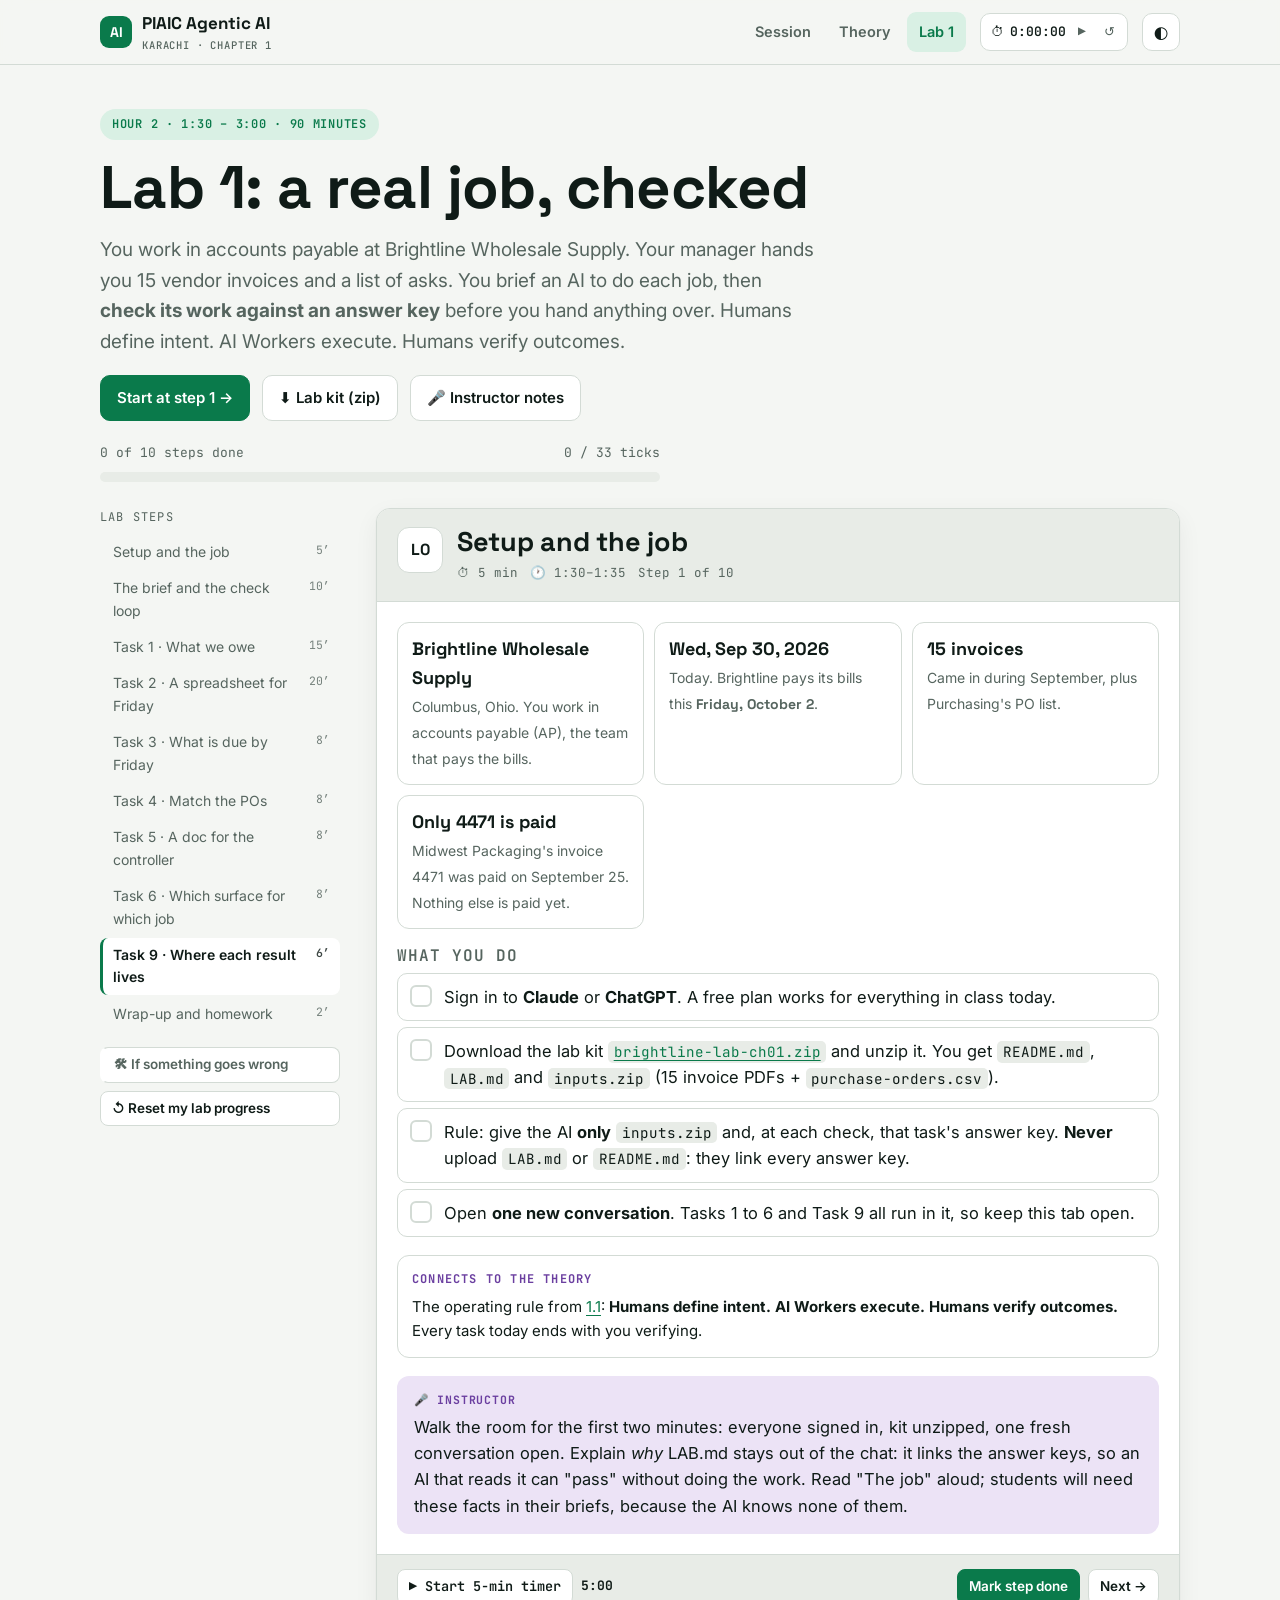
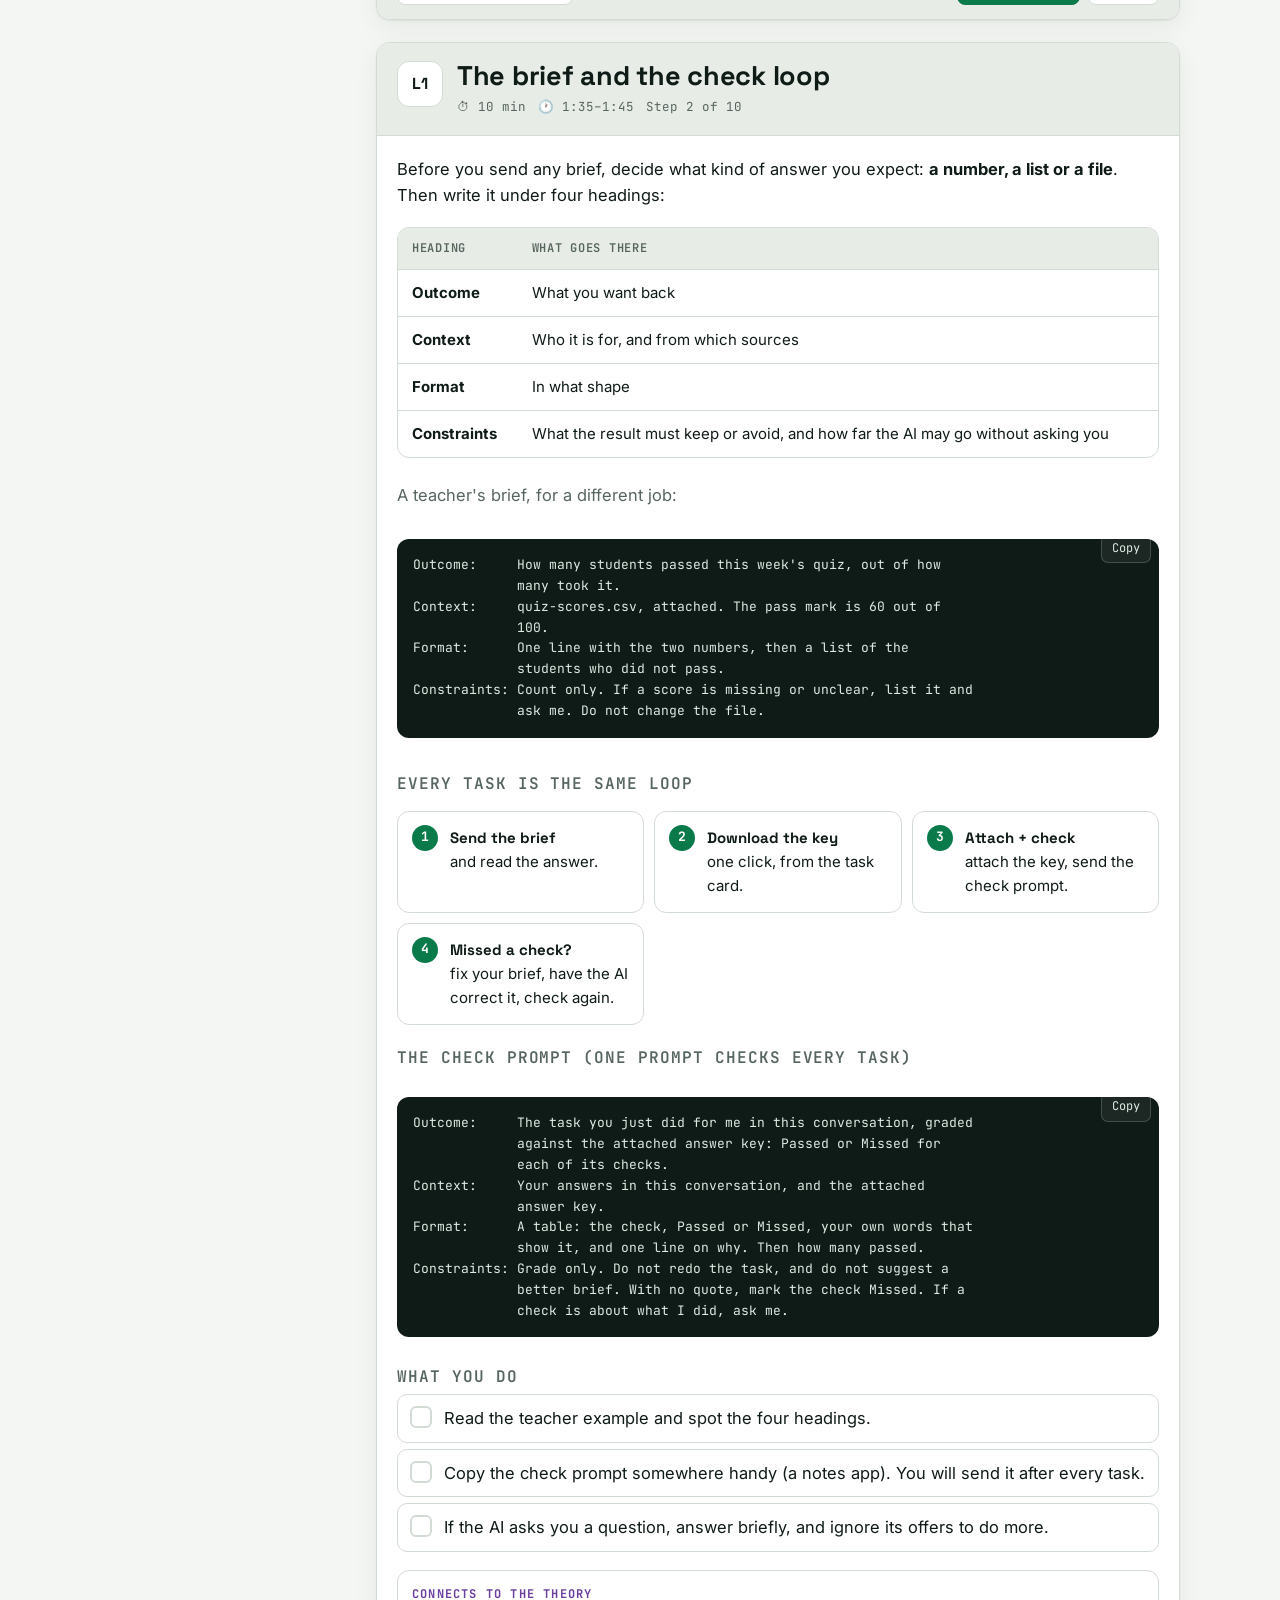
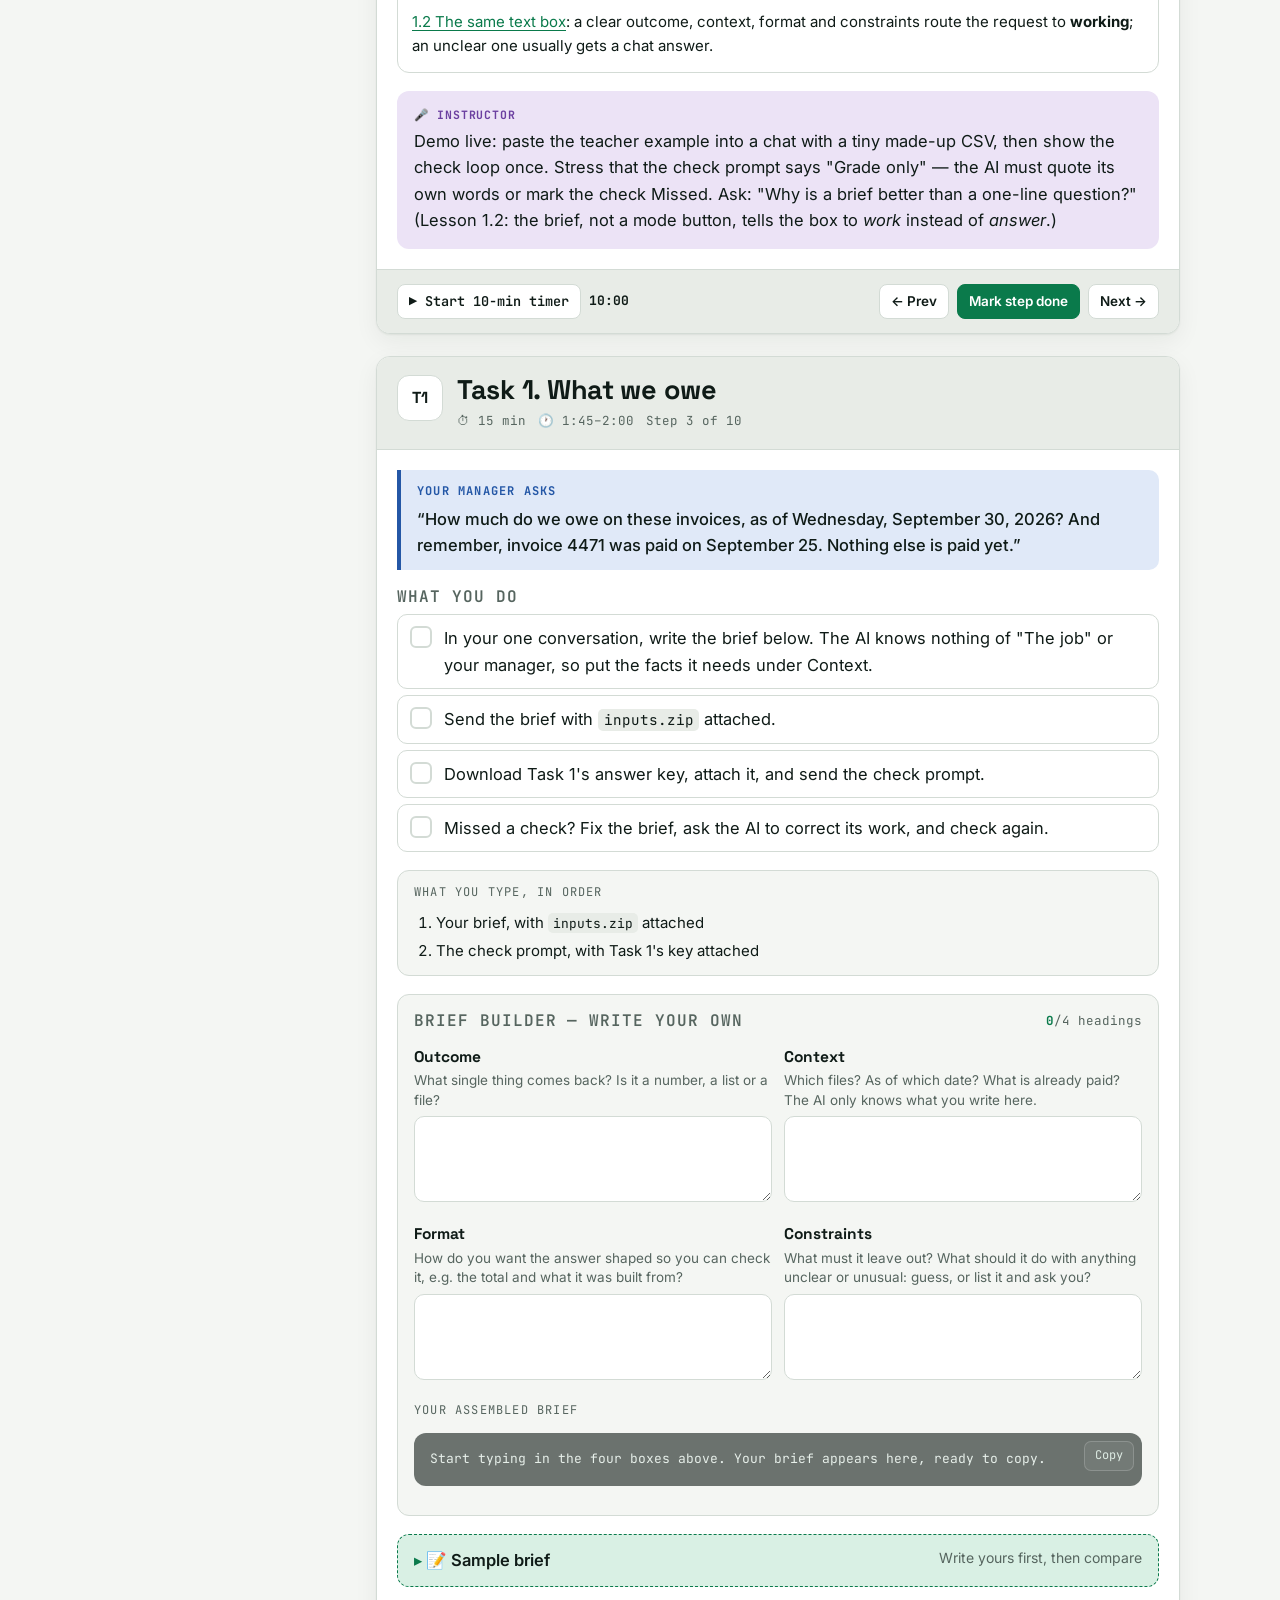
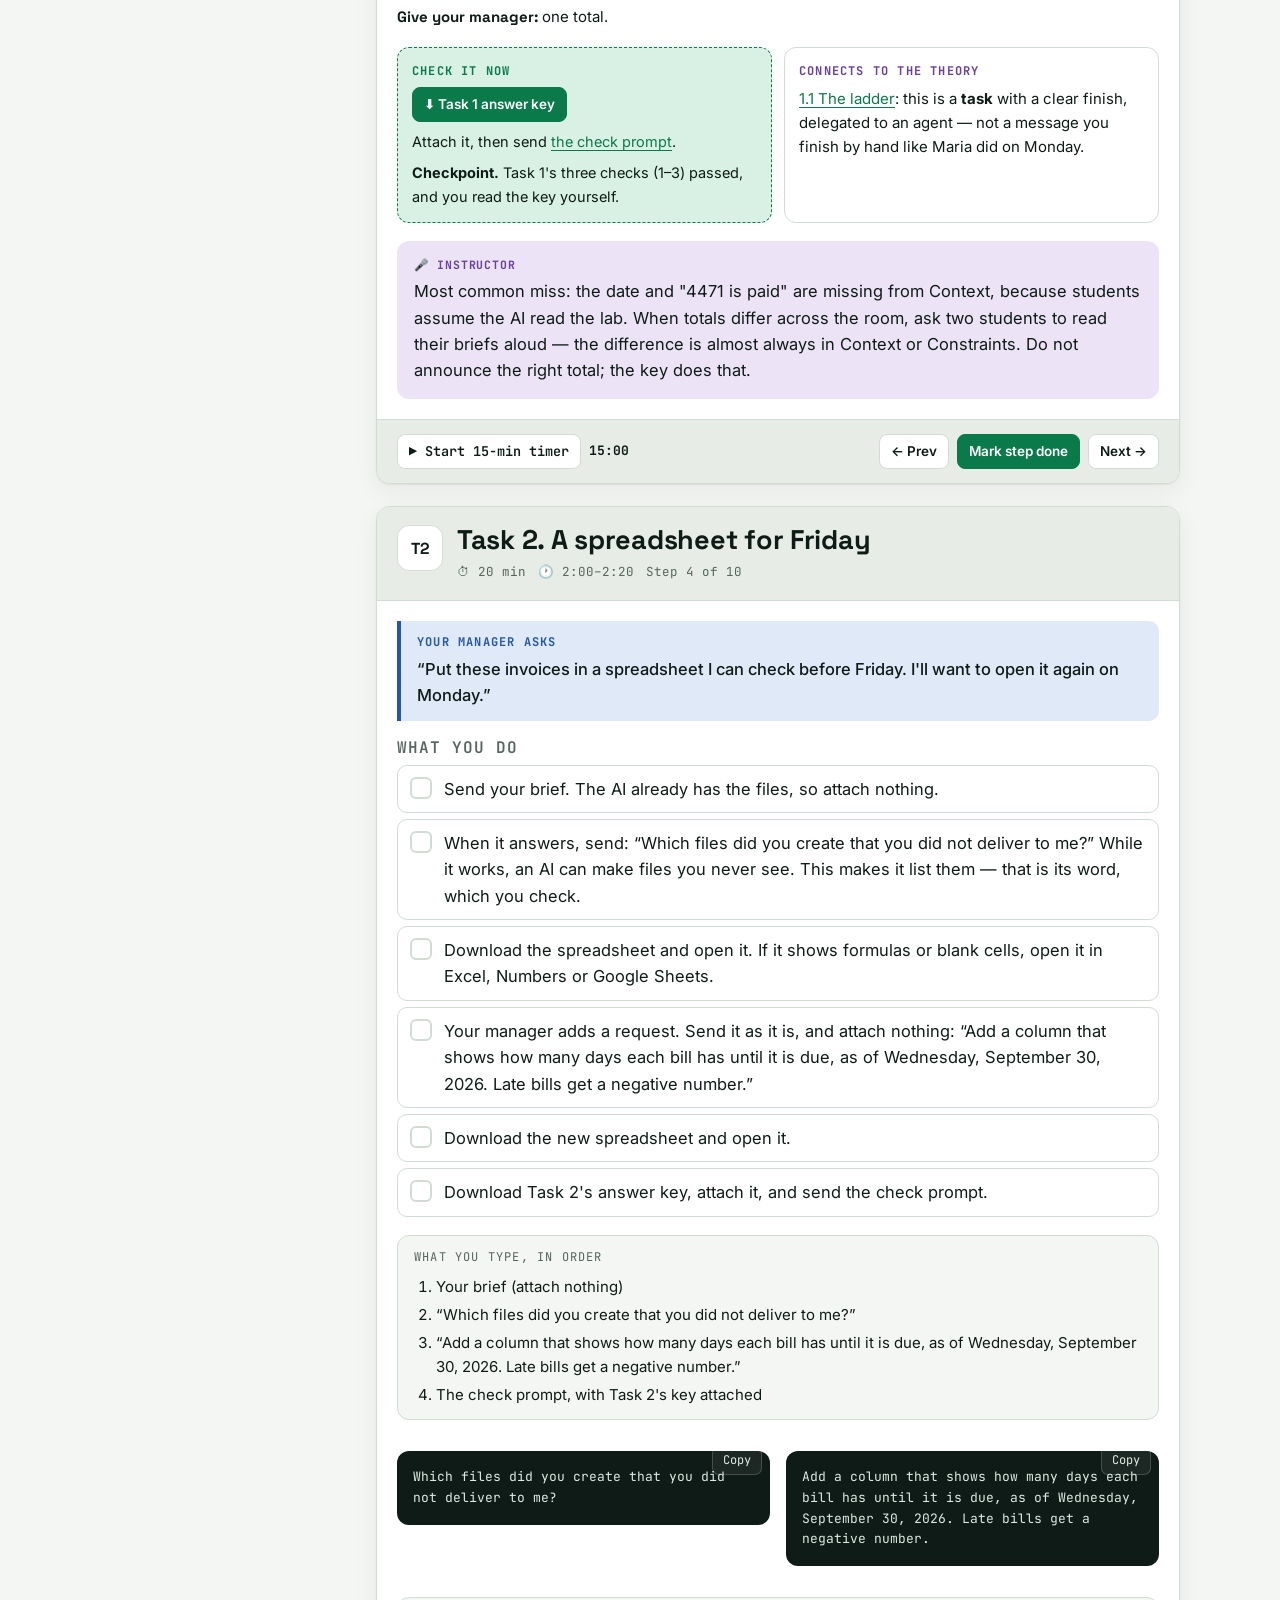
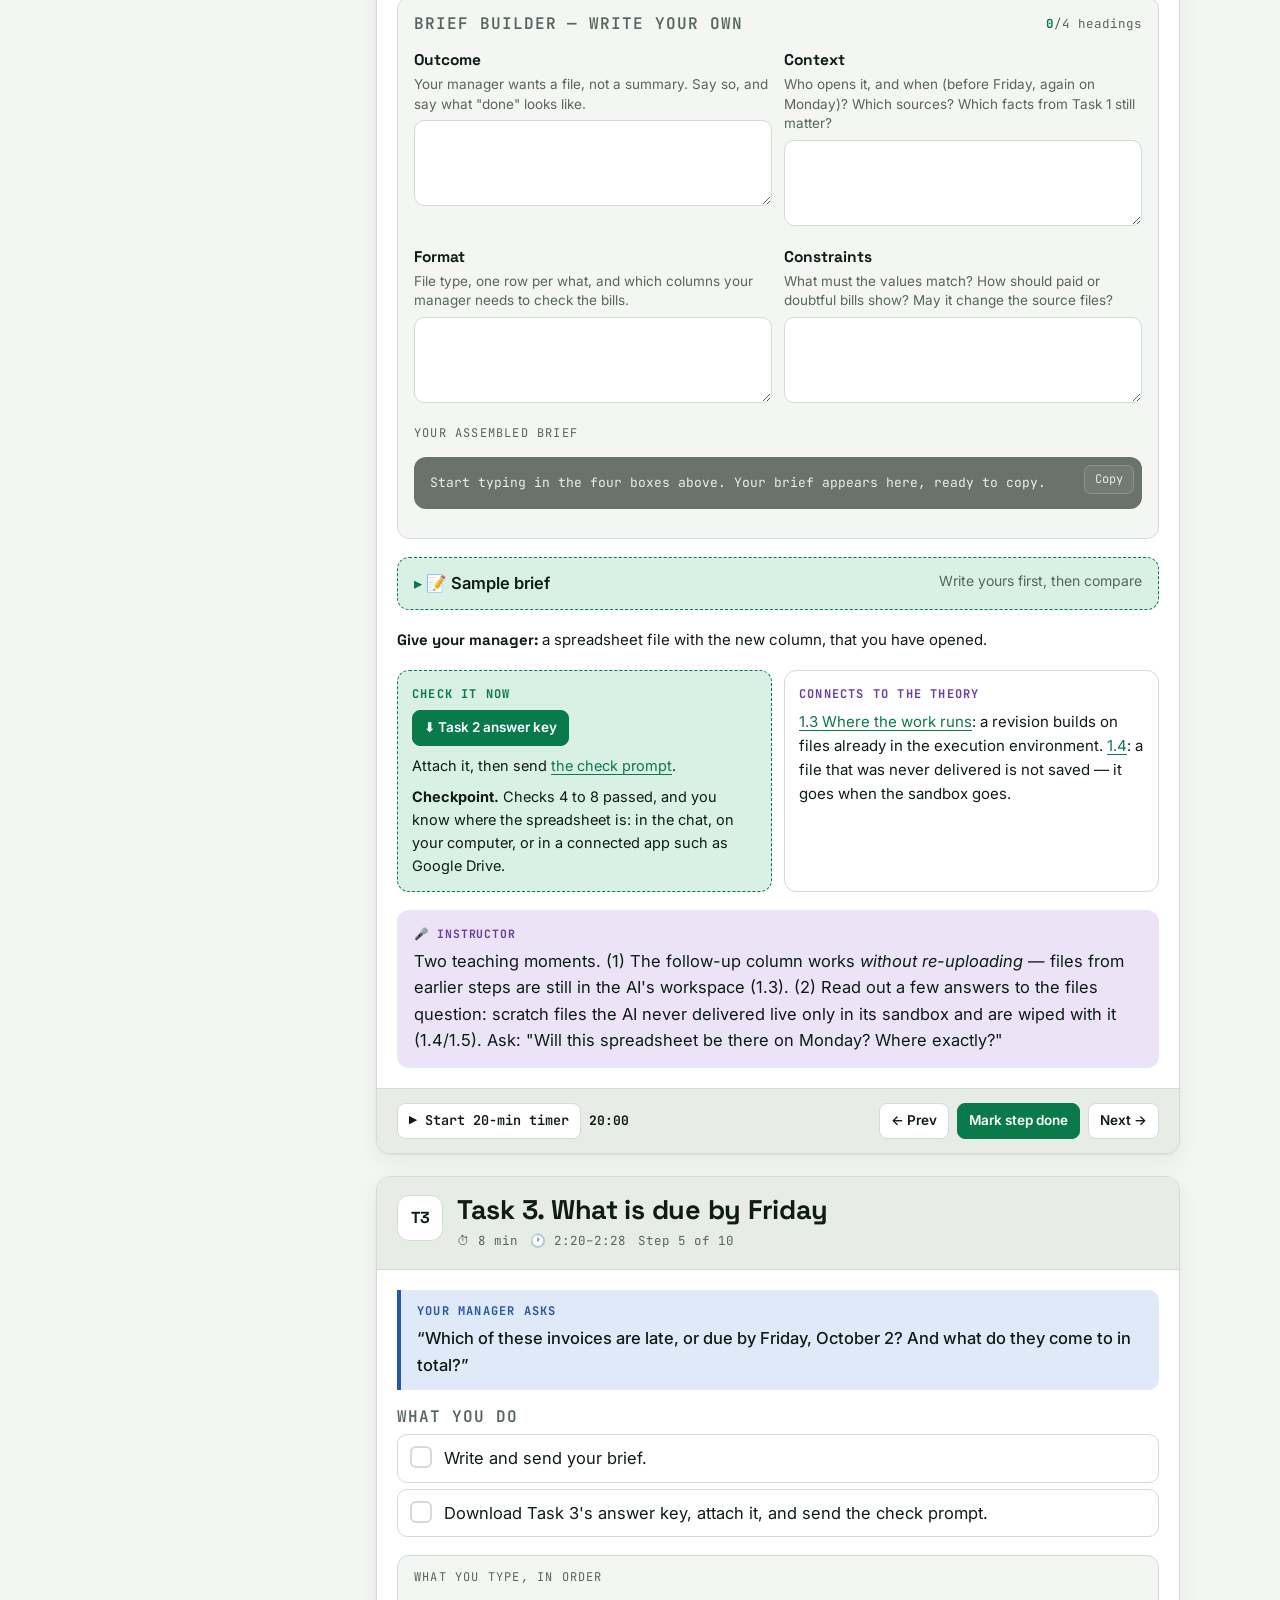
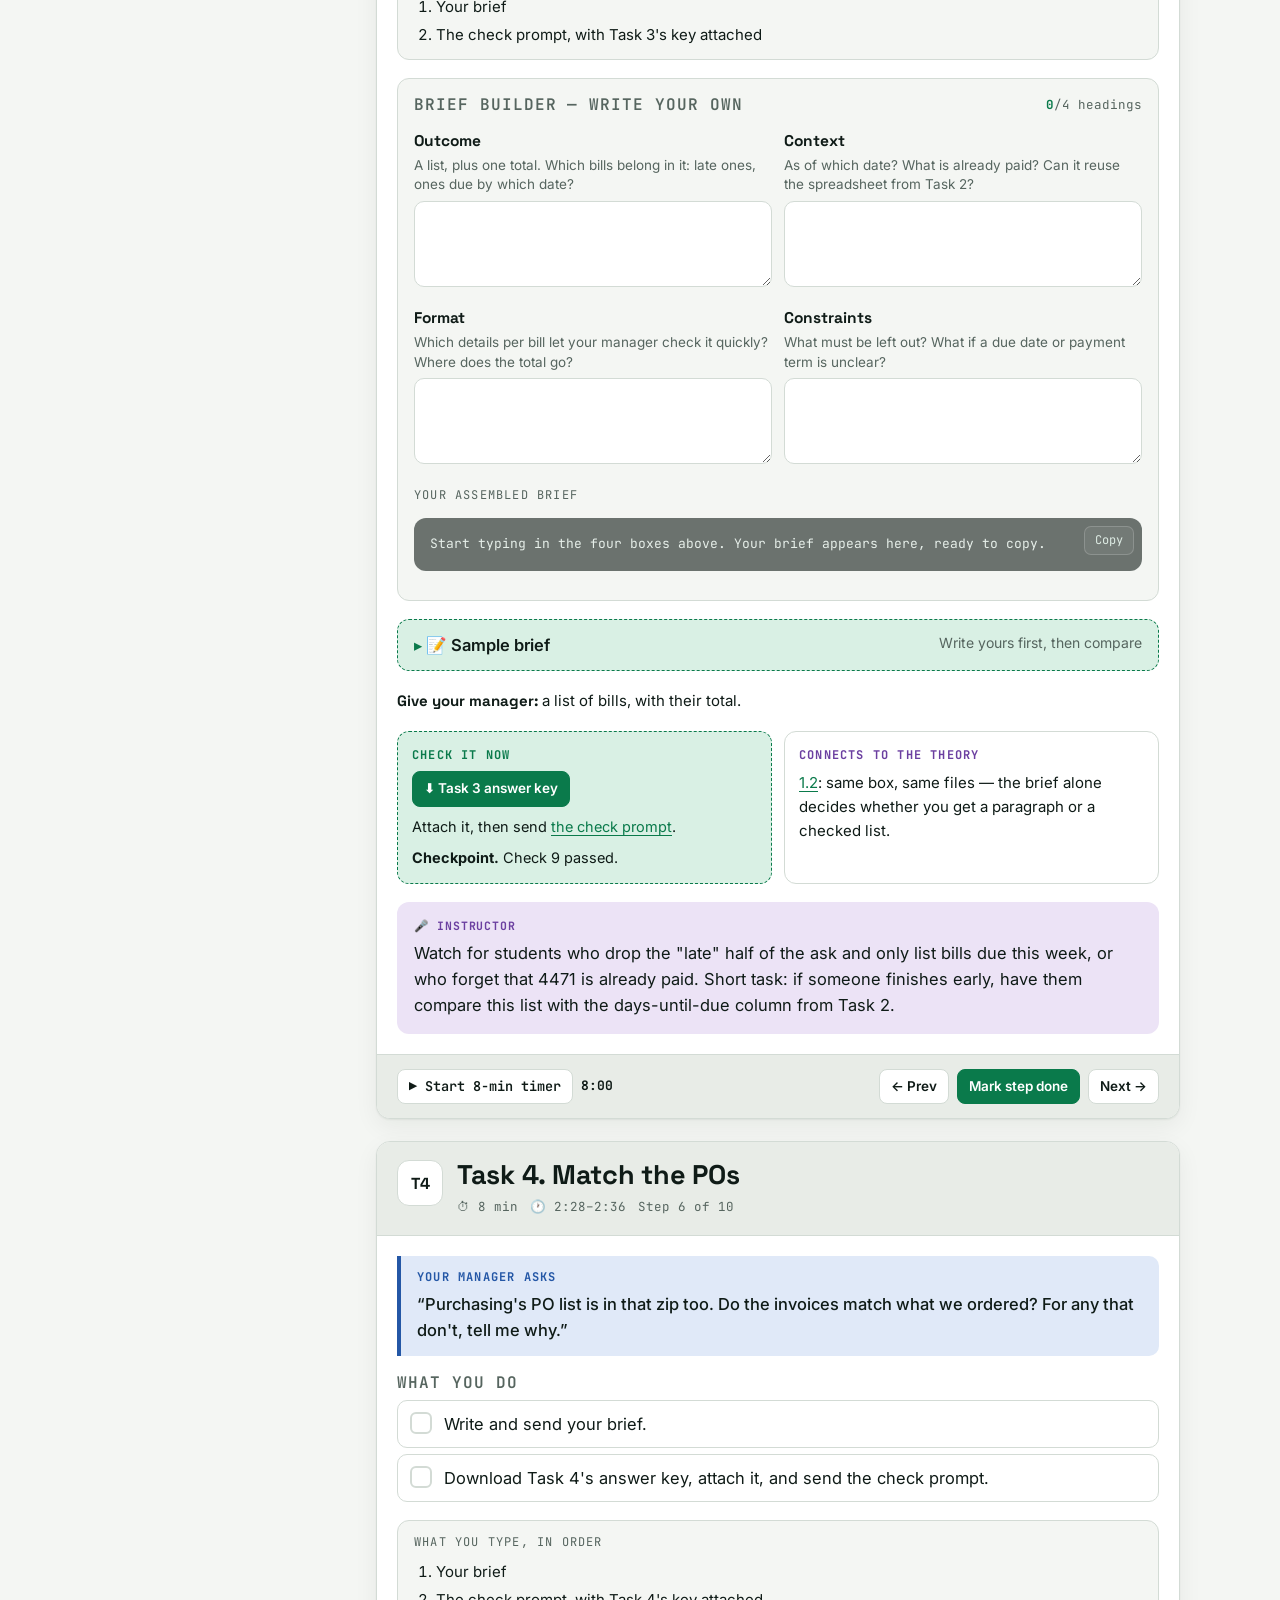
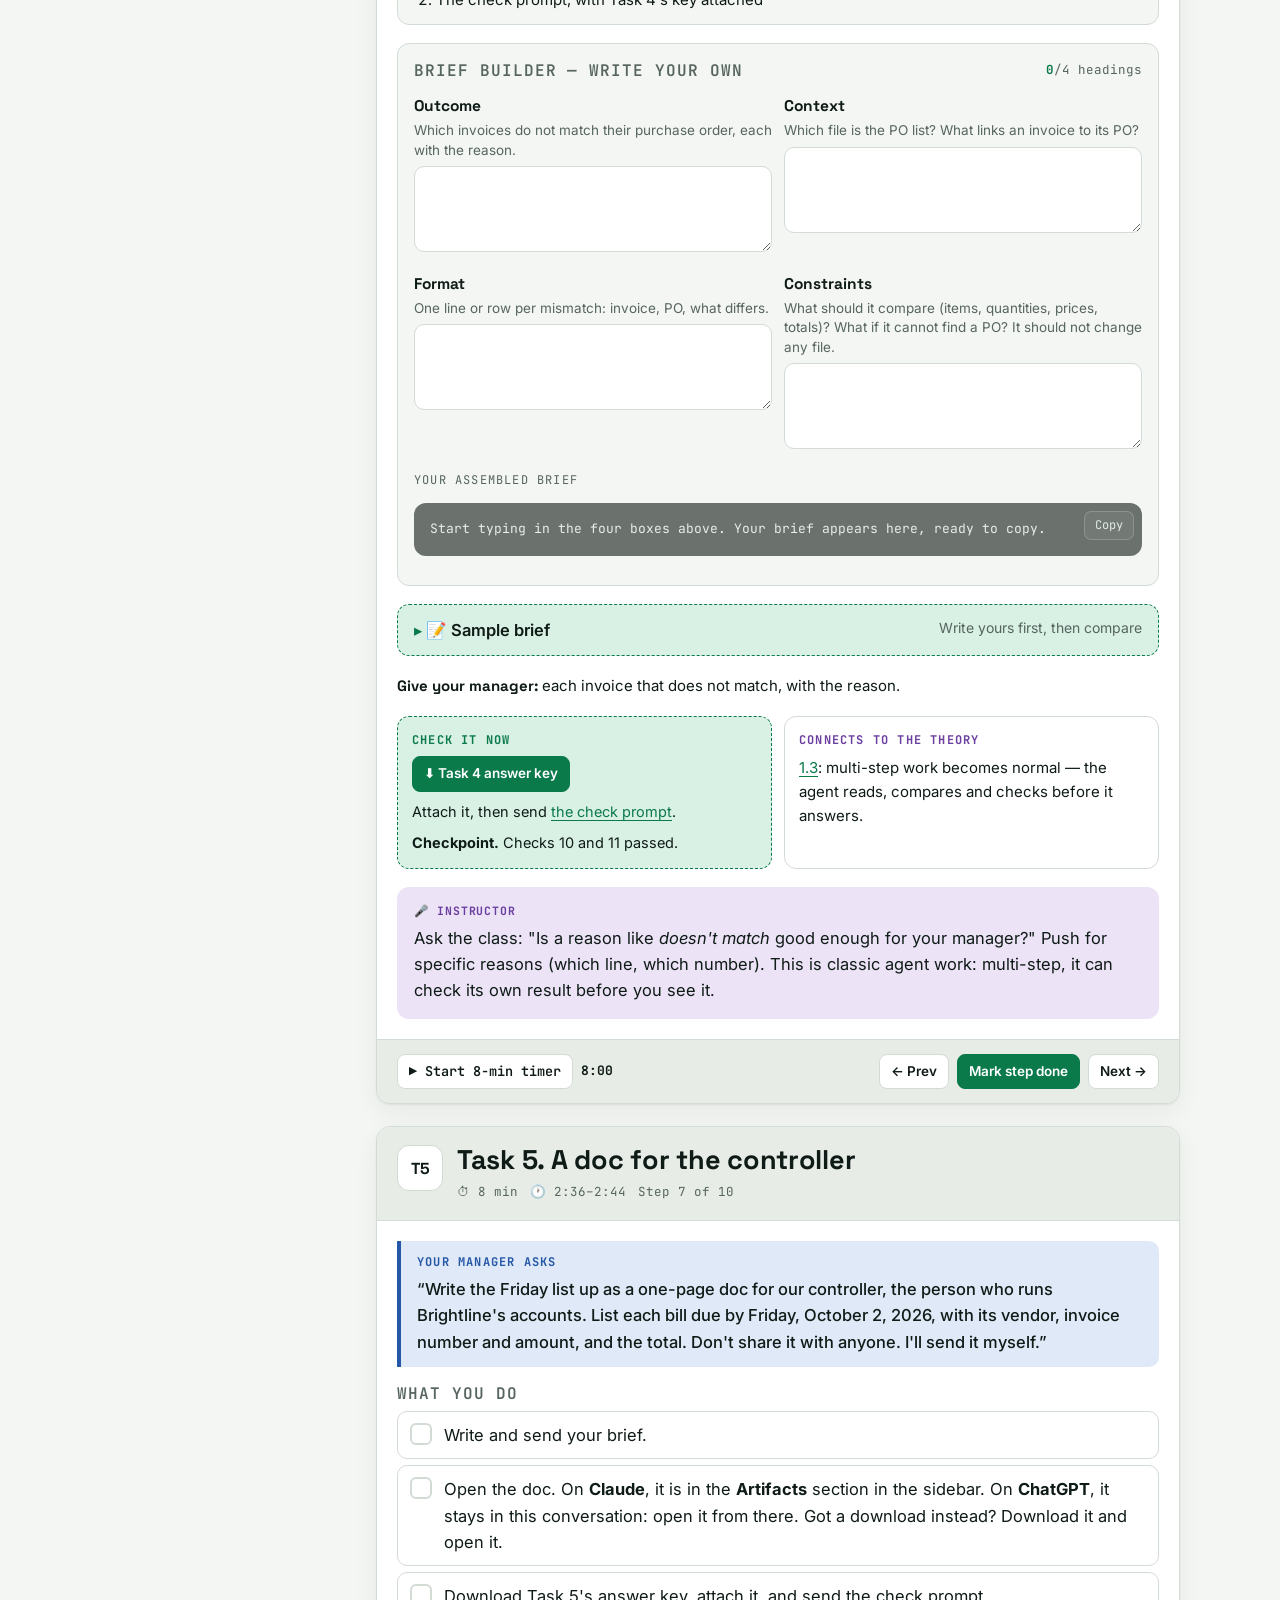
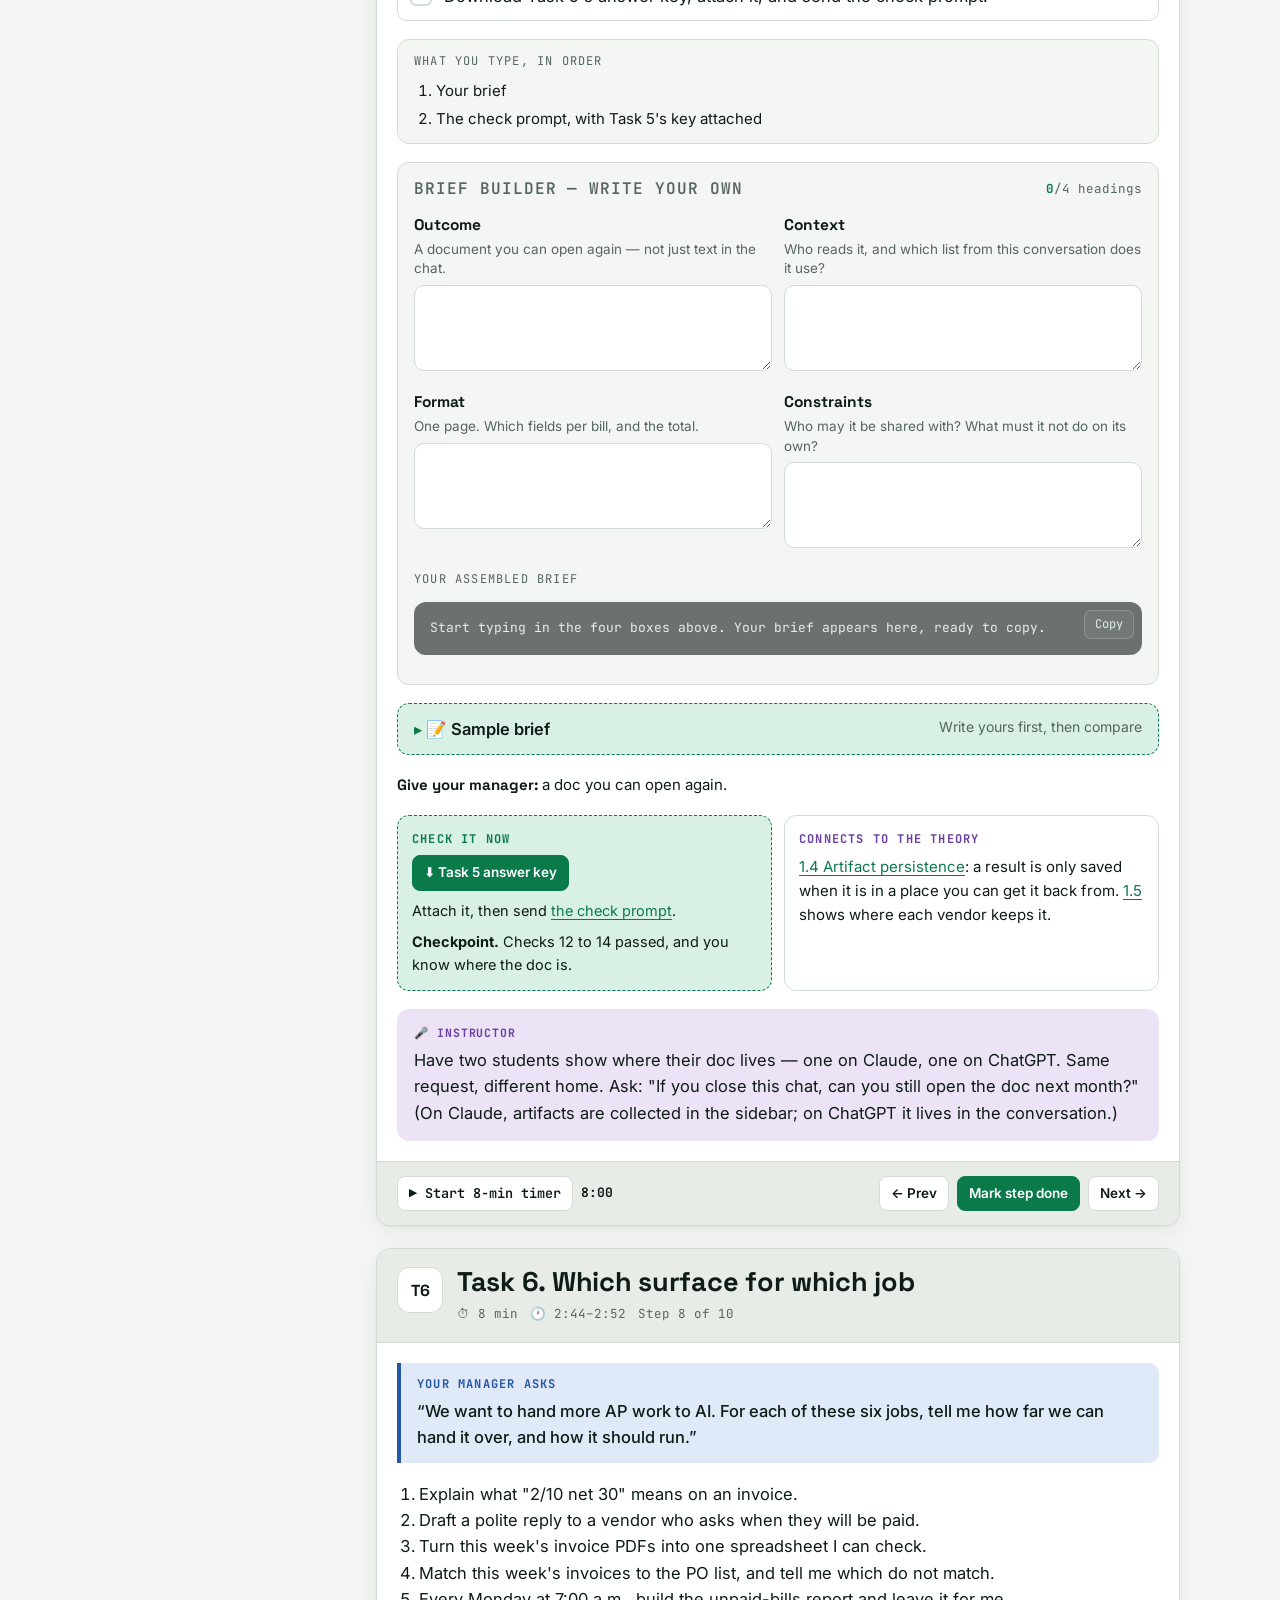
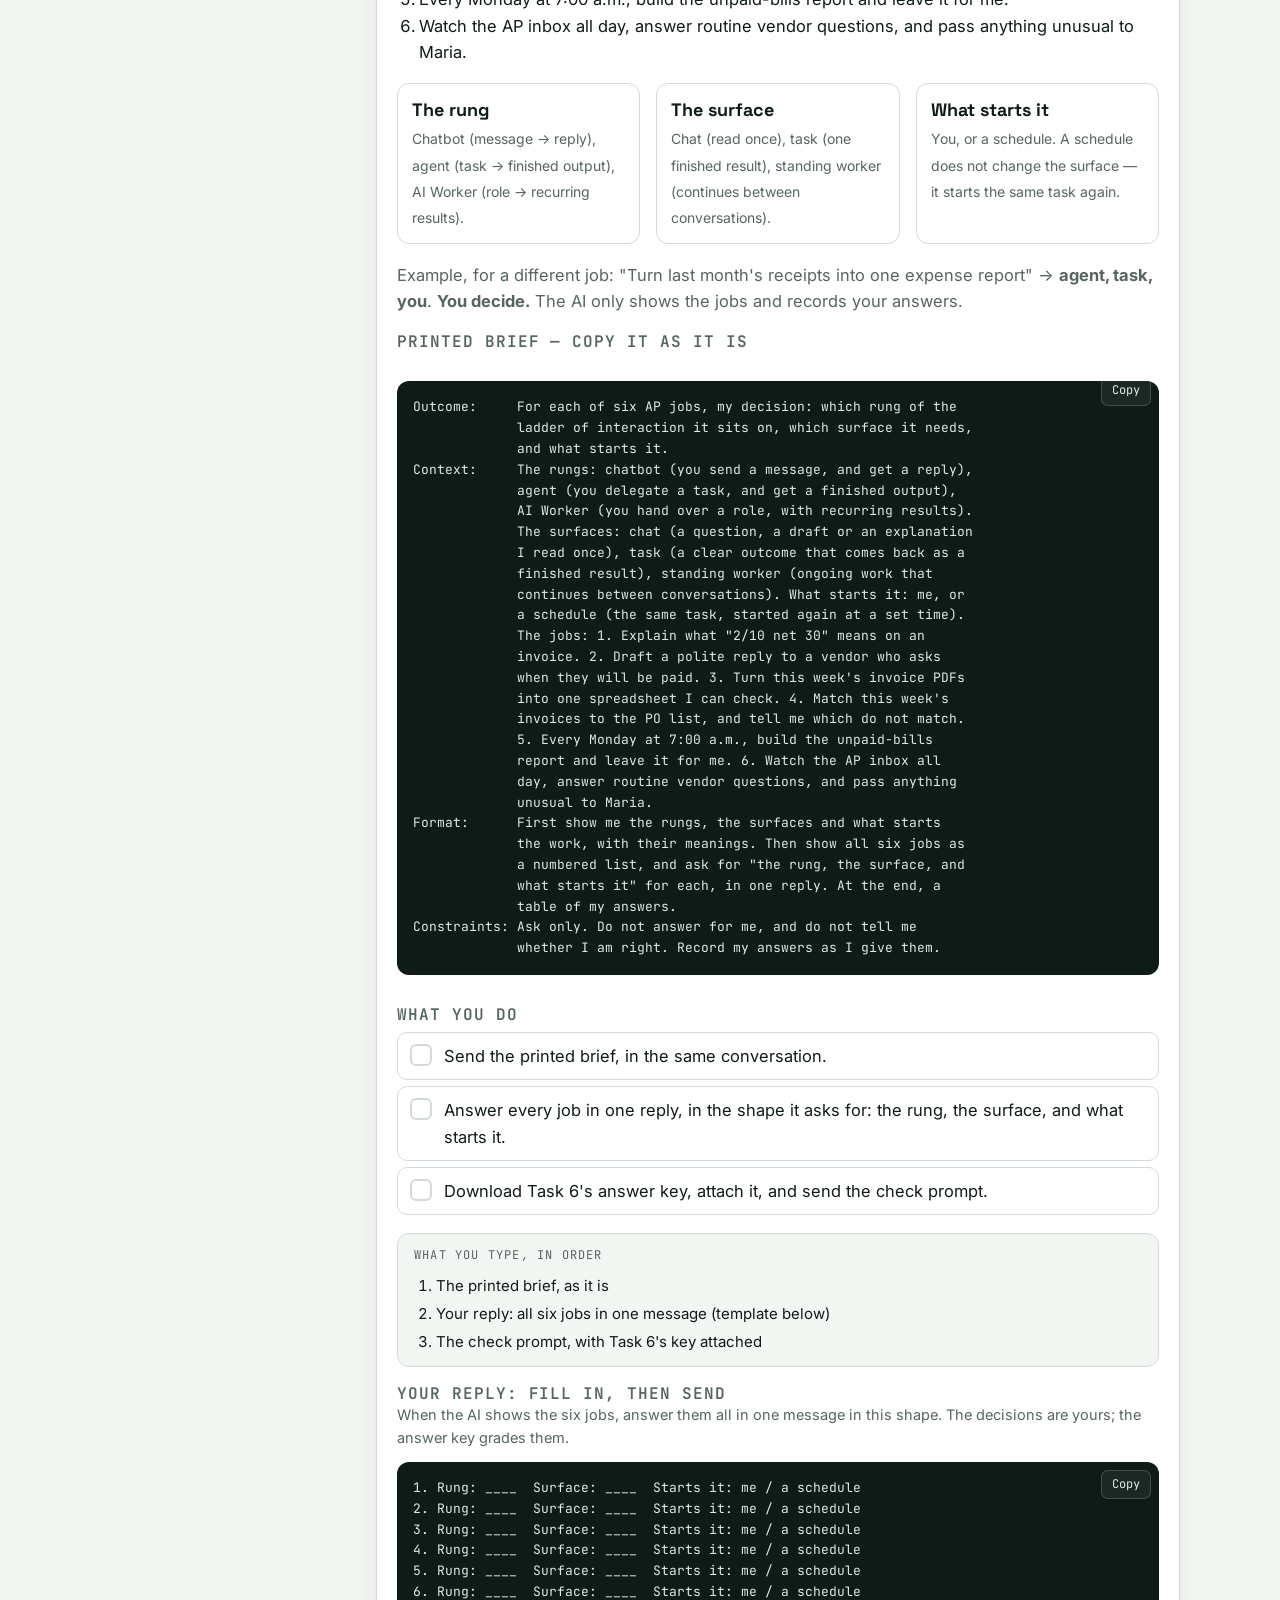
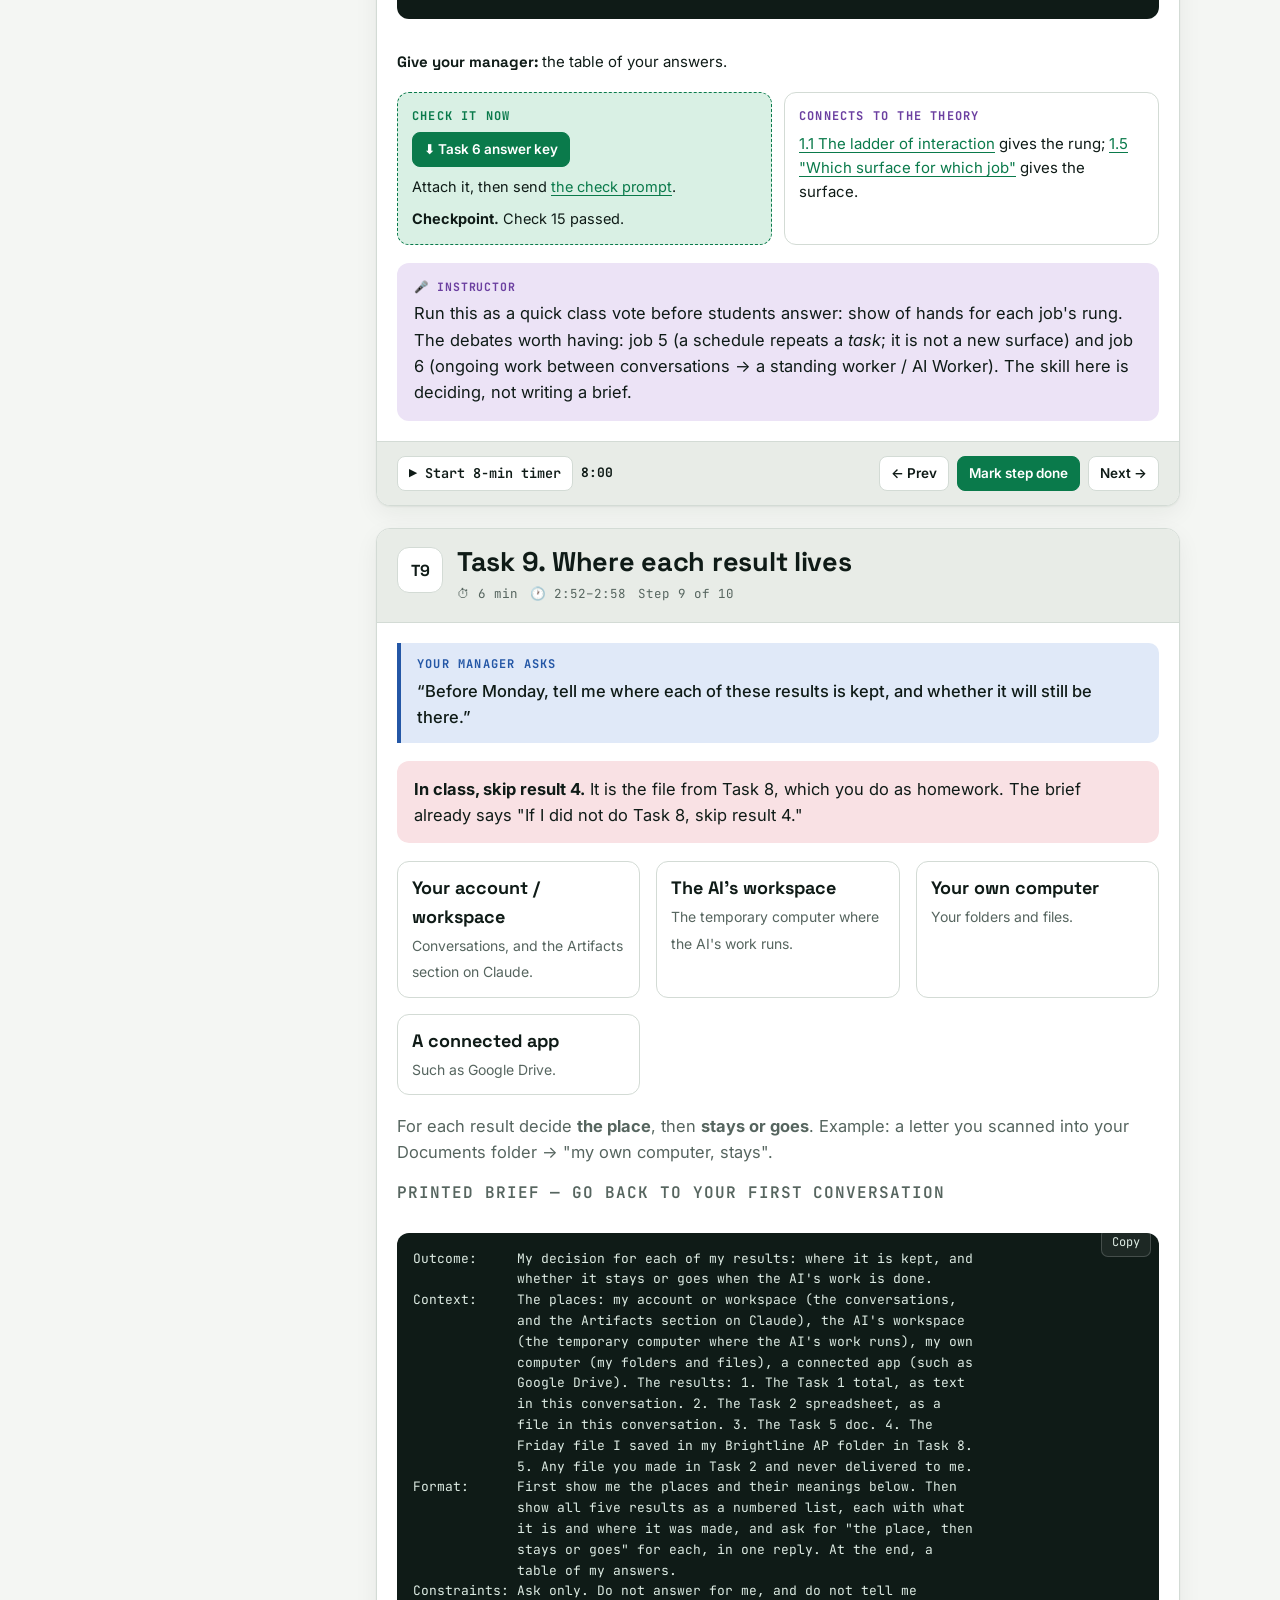
==== commit 354e5332: "Lab 1: add sample student inputs for every task Sample briefs for Tasks 1-5 with a fill-the-builder " ====
--- a/lab.html
+++ b/lab.html
@@ -87,6 +87,15 @@
 .code-wrap{position:relative}
 .trouble dt{font-weight:700;font-family:var(--f-display);margin-top:12px}
 .trouble dd{margin:2px 0 0;color:var(--muted)}
+.sample{border:1.5px dashed var(--accent);border-radius:12px;background:var(--accent-soft)}
+.sample summary{cursor:pointer;padding:12px 16px;display:flex;justify-content:space-between;gap:10px;flex-wrap:wrap;font-weight:600;list-style:none}
+.sample summary::-webkit-details-marker{display:none}
+.sample summary span:first-child::before{content:"▸ ";color:var(--accent)}
+.sample[open] summary span:first-child::before{content:"▾ "}
+.sample summary .muted{font-weight:400;font-size:14px}
+.sample-body{padding:0 16px 16px;display:grid;gap:12px}
+.sends{border:1px solid var(--line);border-radius:12px;padding:12px 16px;background:var(--bg)}
+.sends ol{margin:8px 0 0;padding-left:22px;display:grid;gap:4px;font-size:15px}
 .hw{display:grid;gap:10px}
 .hw .card{padding:16px}
 @media (max-width:560px){
